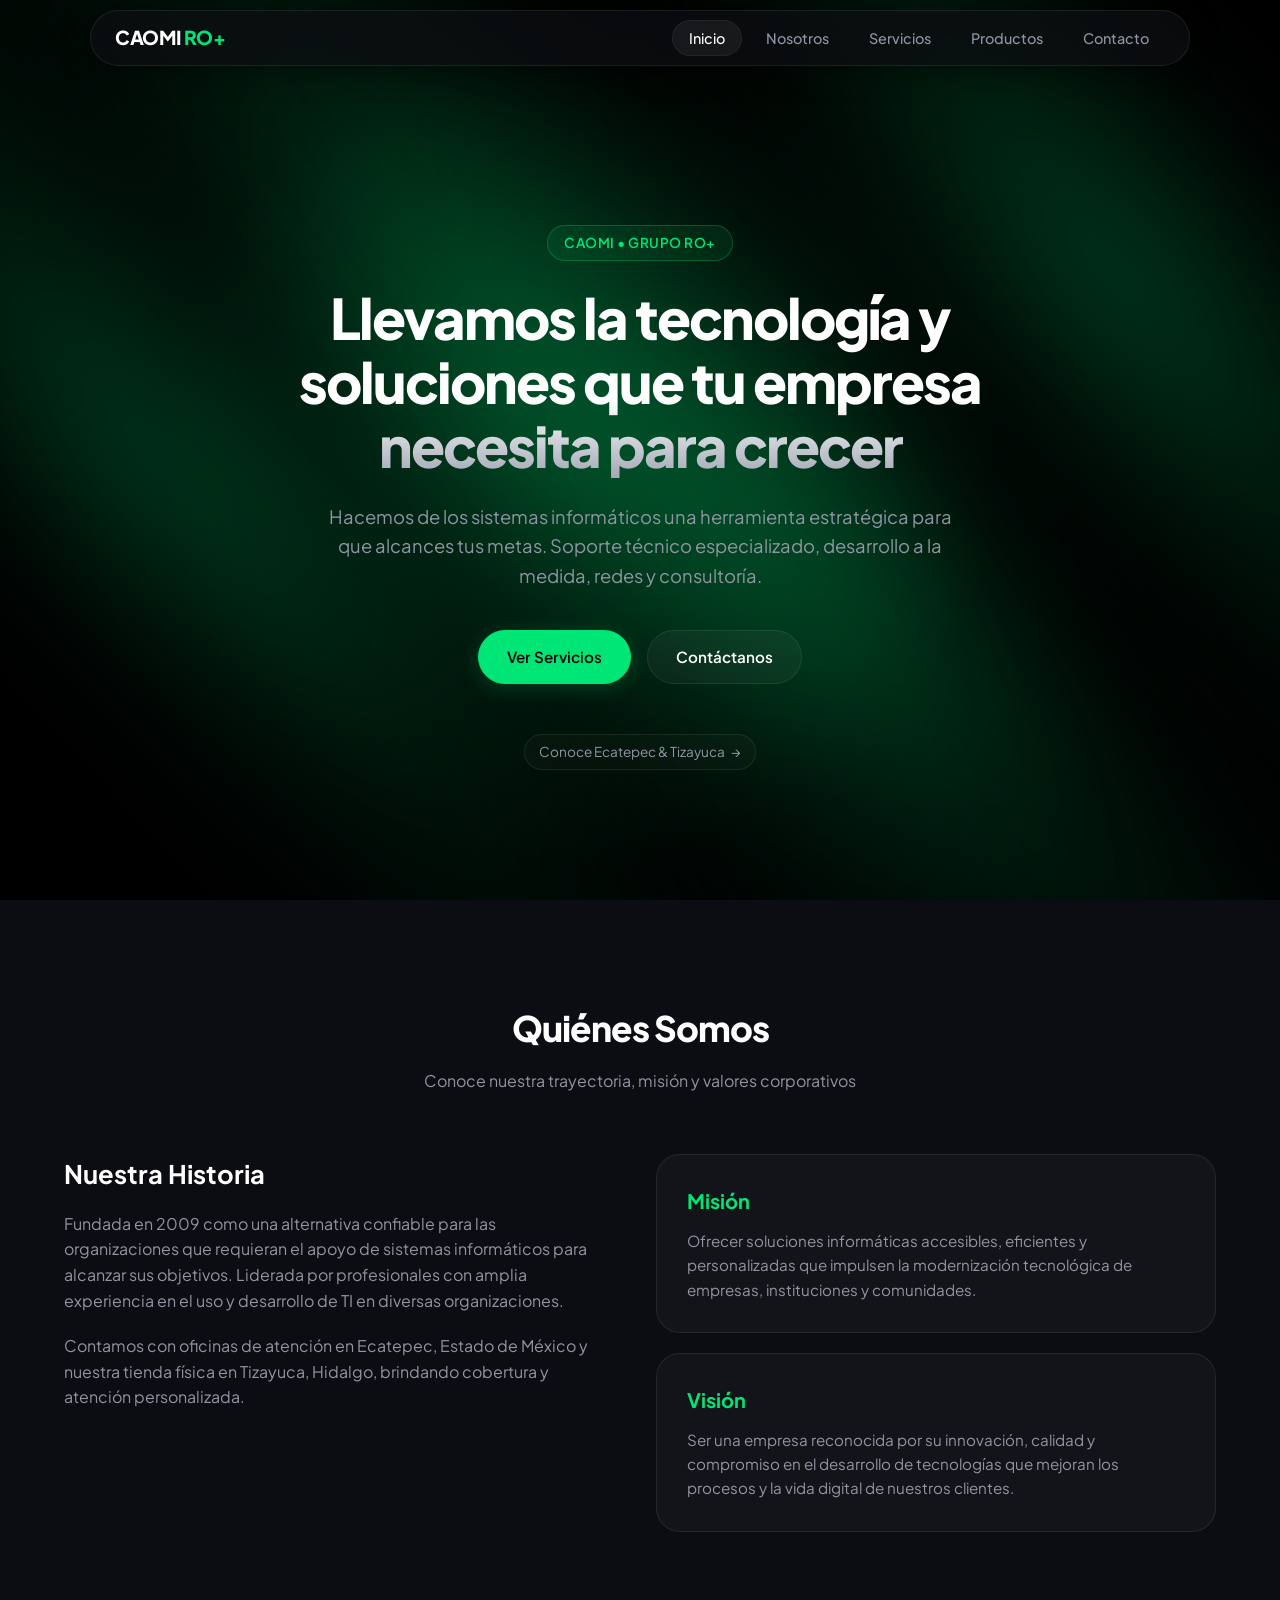
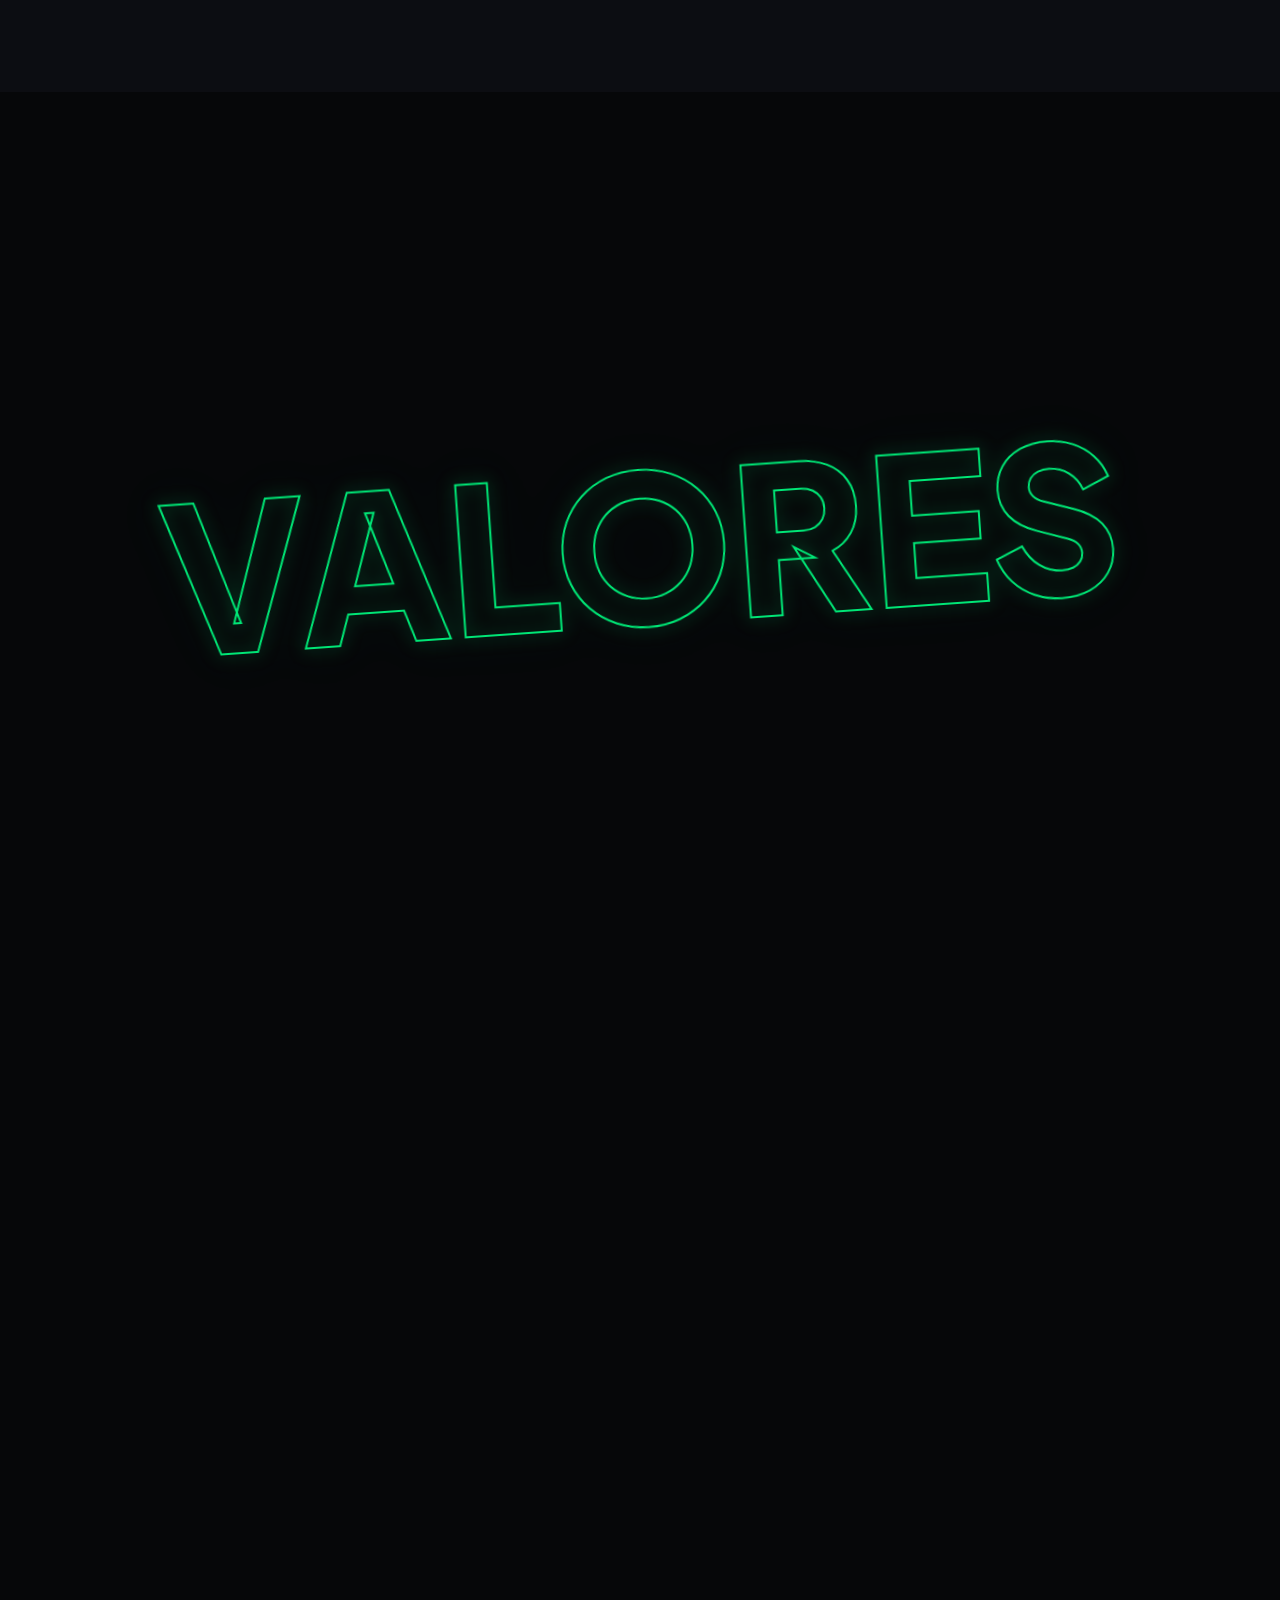
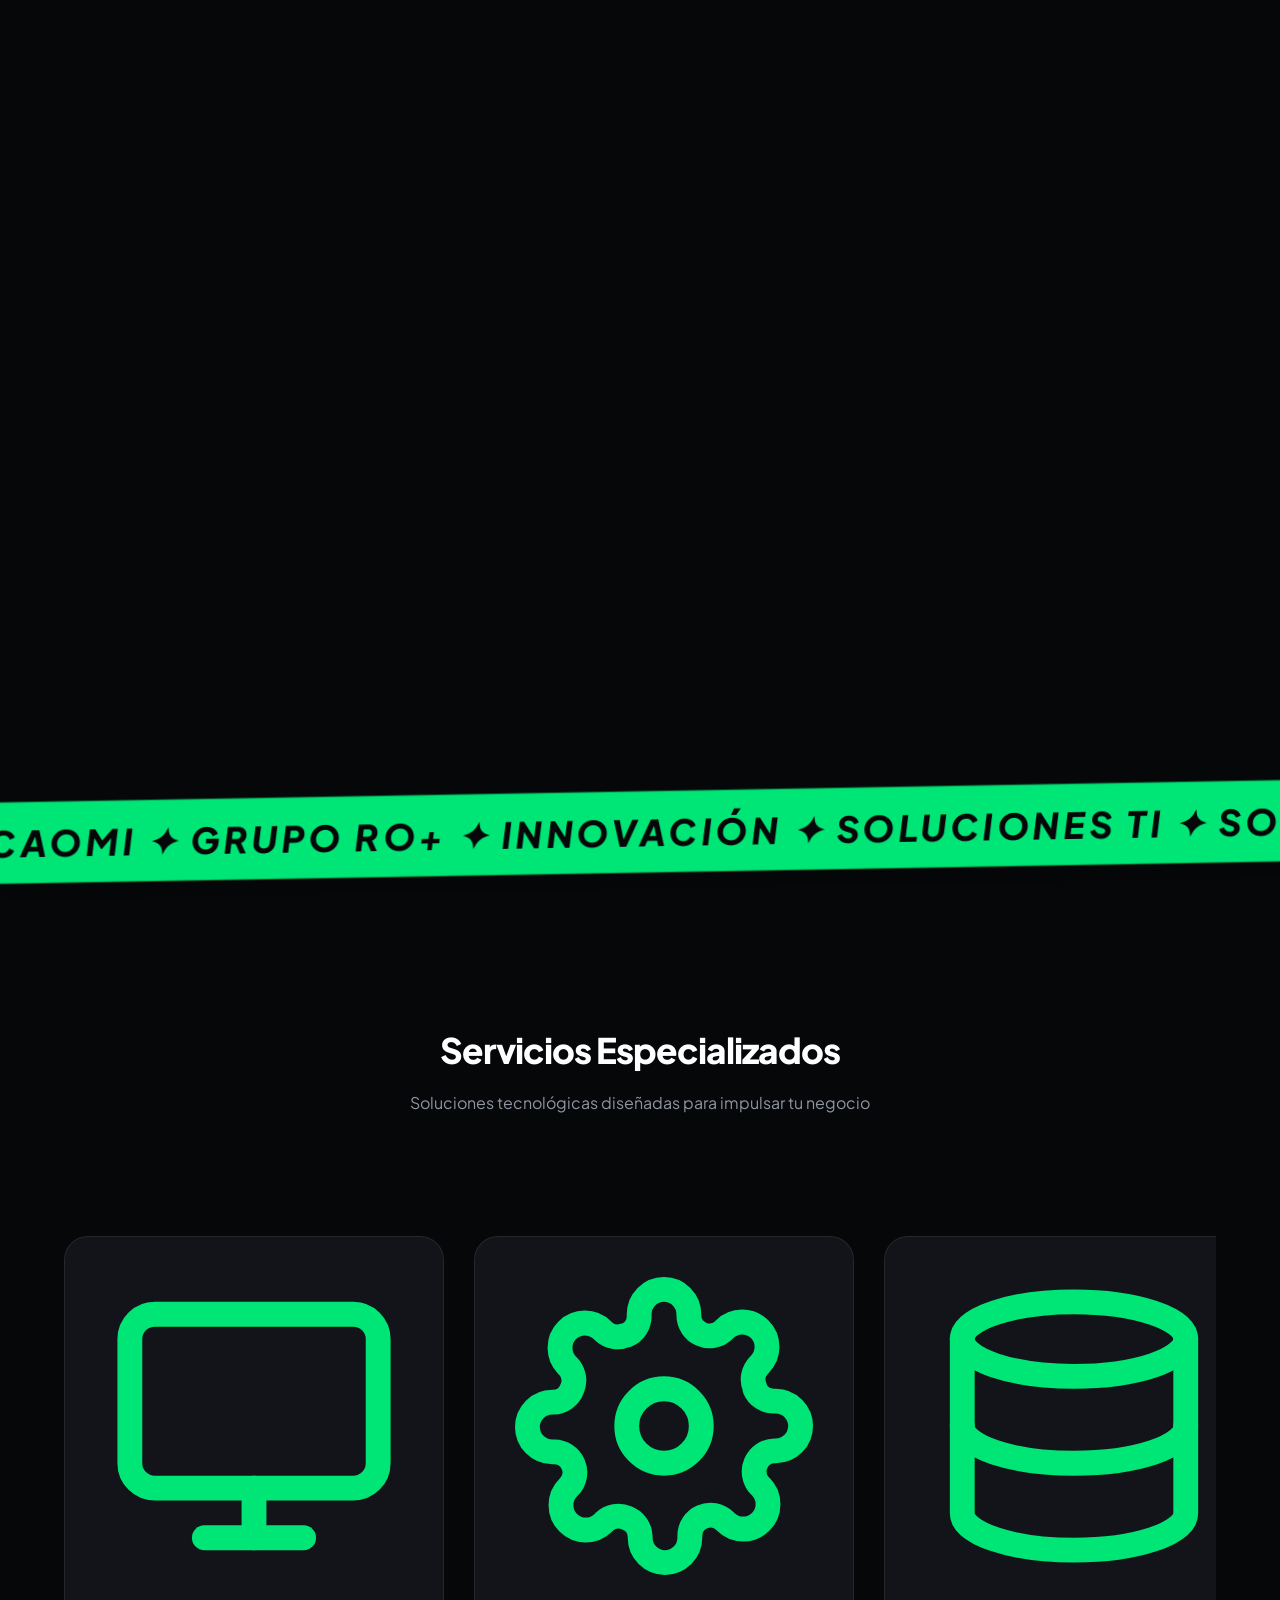
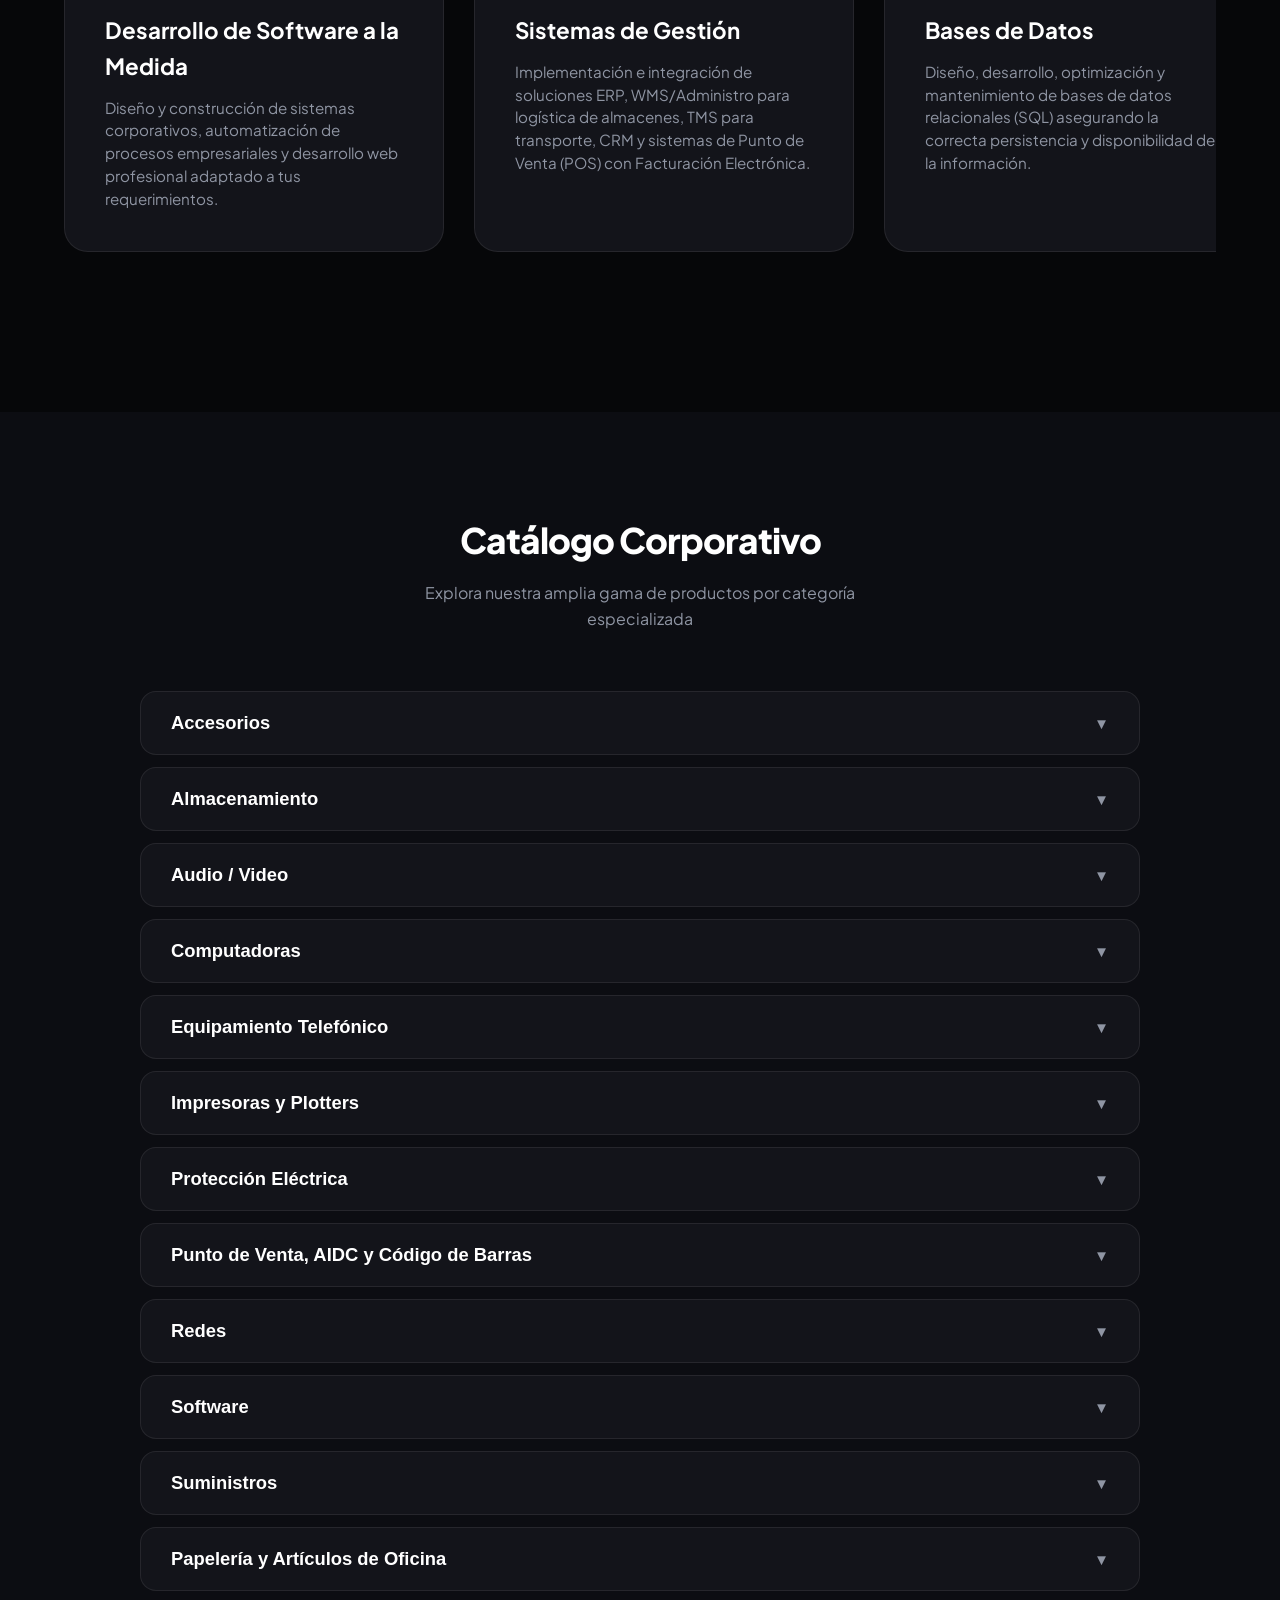
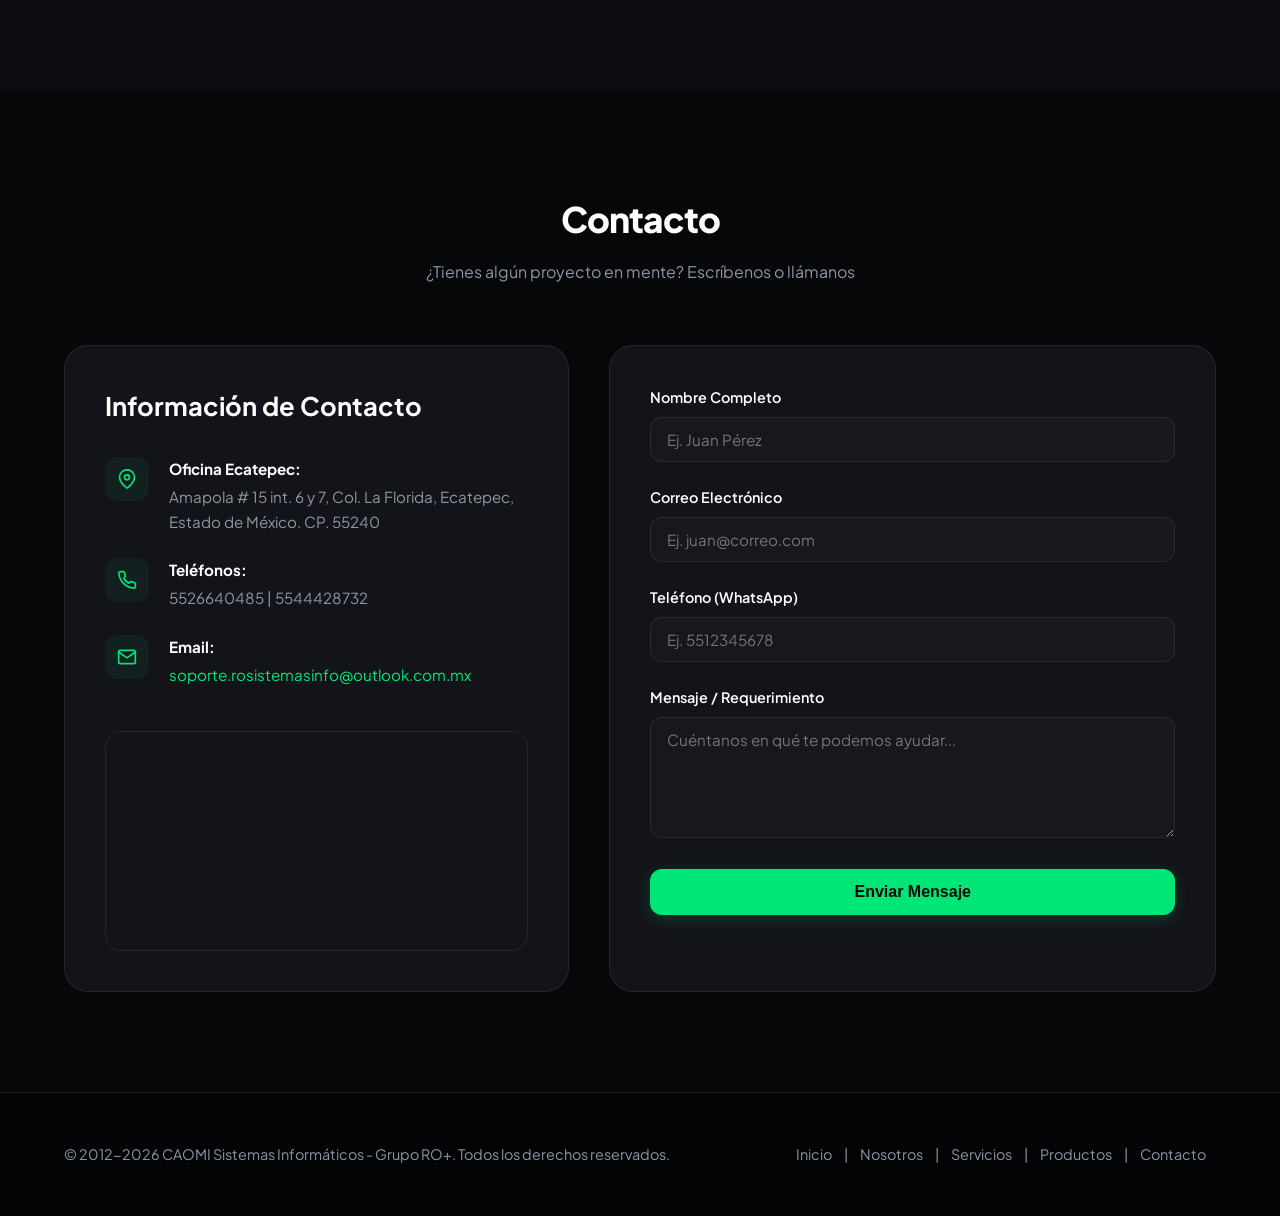
==== index.html @ 74294d59 "Initial commit - CAOMI & Grupo RO+ web portal and digital catalog" ====
<!DOCTYPE html>
<html lang="es-MX">
<head>
    <meta charset="UTF-8">
    <meta name="viewport" content="width=device-width, initial-scale=1.0">
    <meta name="description" content="Sitio web oficial de CAOMI Sistemas Informáticos y Grupo RO+. Soluciones en soporte técnico, desarrollo de software, bases de datos y redes.">
    <meta name="keywords" content="sistemas, soporte técnico, bases de datos, software a la medida, ERP, WMS, CRM, Tizayuca, Ecatepec">
    <title>CAOMI Sistemas Informáticos | Grupo RO+</title>
    <link rel="stylesheet" href="style.css">
</head>
<body>
    <!-- Encabezado / Navegación Sticky -->
    <header class="main-header">
        <div class="header-container">
            <div class="logo">
                <span class="logo-text">CAOMI<span class="logo-plus">RO+</span></span>
            </div>
            <nav class="nav-menu" id="navMenu">
                <ul>
                    <li><a href="#inicio">Inicio</a></li>
                    <li><a href="#nosotros">Nosotros</a></li>
                    <li><a href="#servicios">Servicios</a></li>
                    <li><a href="#productos">Productos</a></li>
                    <li><a href="#contacto">Contacto</a></li>
                </ul>
            </nav>
            <button class="menu-toggle" id="menuToggle" aria-label="Abrir menú">
                <span></span>
                <span></span>
                <span></span>
            </button>
        </div>
    </header>

    <main>
        <!-- Sección 1: Inicio -->
        <section id="inicio" class="hero-section">
            <!-- Raycast-inspired Animated Glow Background -->
            <div class="hero-glow-bg">
                <div class="glow-beam beam-1"></div>
                <div class="glow-beam beam-2"></div>
                <div class="glow-beam beam-3"></div>
                <div class="glow-beam beam-4"></div>
            </div>
            <div class="container hero-container-centered">
                <div class="hero-content">
                    <span class="badge-premium">CAOMI • Grupo RO+</span>
                    <h1>Llevamos la tecnología y soluciones que tu empresa necesita para crecer</h1>
                    <p class="subtitle">Hacemos de los sistemas informáticos una herramienta estratégica para que alcances tus metas. Soporte técnico especializado, desarrollo a la medida, redes y consultoría.</p>
                    <div class="hero-actions">
                        <a href="#servicios" class="btn btn-primary">Ver Servicios</a>
                        <a href="#contacto" class="btn btn-secondary">Contáctanos</a>
                    </div>
                    <div class="hero-footer-link">
                        <a href="#nosotros" class="meet-glaze">Conoce Ecatepec & Tizayuca <span class="arrow">→</span></a>
                    </div>
                </div>
            </div>
        </section>

        <!-- Sección 2: Nosotros -->
        <section id="nosotros" class="about-section section-padding bg-light">
            <div class="container">
                <div class="section-header">
                    <h2>Quiénes Somos</h2>
                    <p class="section-subtitle">Conoce nuestra trayectoria, misión y valores corporativos</p>
                </div>
                <div class="about-grid">
                    <div class="about-info">
                        <h3>Nuestra Historia</h3>
                        <p>Fundada en 2009 como una alternativa confiable para las organizaciones que requieran el apoyo de sistemas informáticos para alcanzar sus objetivos. Liderada por profesionales con amplia experiencia en el uso y desarrollo de TI en diversas organizaciones.</p>
                        <p>Contamos con oficinas de atención en Ecatepec, Estado de México y nuestra tienda física en Tizayuca, Hidalgo, brindando cobertura y atención personalizada.</p>
                    </div>
                    <div class="about-cards">
                        <div class="card mission-card">
                            <h4>Misión</h4>
                            <p>Ofrecer soluciones informáticas accesibles, eficientes y personalizadas que impulsen la modernización tecnológica de empresas, instituciones y comunidades.</p>
                        </div>
                        <div class="card vision-card">
                            <h4>Visión</h4>
                            <p>Ser una empresa reconocida por su innovación, calidad y compromiso en el desarrollo de tecnologías que mejoran los procesos y la vida digital de nuestros clientes.</p>
                        </div>
                    </div>
            </div>
        </section>

        <!-- Sección de Valores con Animación Scroll-Driven -->
        <section id="valores-scroll" class="valores-scroll-section">
            <div class="sticky-viewport">
                <!-- Texto de fondo que hará zoom (Curio style) -->
                <div class="valores-bg-text" id="valoresBgText">VALORES</div>
                
                <!-- Cuadros blancos con los nombres de los valores (placeholders de imágenes) -->
                <div class="valores-cards-container" id="valoresCardsContainer">
                    <div class="valor-card-white" tabindex="0">
                        <span class="valor-number">01</span>
                        <img src="img/innovacion.webp" alt="Innovación" class="valor-card-bg-img">
                        <div class="valor-card-front">
                            <h3>Innovación</h3>
                        </div>
                        <div class="valor-card-back">
                            <h3>Innovación</h3>
                            <p>Desarrollamos soluciones vanguardistas y eficientes para optimizar tus procesos.</p>
                        </div>
                    </div>
                    <div class="valor-card-white" tabindex="0">
                        <span class="valor-number">02</span>
                        <img src="img/compromiso.webp" alt="Compromiso" class="valor-card-bg-img">
                        <div class="valor-card-front">
                            <h3>Compromiso</h3>
                        </div>
                        <div class="valor-card-back">
                            <h3>Compromiso</h3>
                            <p>Garantizamos puntualidad, ética y excelencia técnica en cada proyecto informático.</p>
                        </div>
                    </div>
                    <div class="valor-card-white" tabindex="0">
                        <span class="valor-number">03</span>
                        <img src="img/calidad.webp" alt="Calidad" class="valor-card-bg-img">
                        <div class="valor-card-front">
                            <h3>Calidad</h3>
                        </div>
                        <div class="valor-card-back">
                            <h3>Calidad</h3>
                            <p>Ofrecemos el más alto estándar en soporte técnico, desarrollo de software e infraestructura.</p>
                        </div>
                    </div>
                    <div class="valor-card-white" tabindex="0">
                        <span class="valor-number">04</span>
                        <img src="img/accesibilidad.webp" alt="Accesibilidad" class="valor-card-bg-img">
                        <div class="valor-card-front">
                            <h3>Accesibilidad</h3>
                        </div>
                        <div class="valor-card-back">
                            <h3>Accesibilidad</h3>
                            <p>Diseñamos herramientas intuitivas y soluciones tecnológicas al alcance de todos.</p>
                        </div>
                    </div>
                    <div class="valor-card-white" tabindex="0">
                        <span class="valor-number">05</span>
                        <img src="img/trabajo_equipo.webp" alt="Trabajo en equipo" class="valor-card-bg-img">
                        <div class="valor-card-front">
                            <h3>Trabajo en equipo</h3>
                        </div>
                        <div class="valor-card-back">
                            <h3>Trabajo en equipo</h3>
                            <p>Colaboramos de forma estrecha y multidisciplinaria para multiplicar los resultados.</p>
                        </div>
                    </div>
                    <div class="valor-card-white" tabindex="0">
                        <span class="valor-number">06</span>
                        <img src="img/responsabilidad_social.webp" alt="Responsabilidad social" class="valor-card-bg-img">
                        <div class="valor-card-front">
                            <h3>Responsabilidad social</h3>
                        </div>
                        <div class="valor-card-back">
                            <h3>Responsabilidad social</h3>
                            <p>Promovemos una TI verde: consumo eficiente y reciclaje de residuos de hardware.</p>
                        </div>
                    </div>
                </div>
            </div>
        </section>

        <!-- Marquee Separator -->
        <div class="marquee-divider">
            <div class="marquee-track">
                <div class="marquee-content">
                    CAOMI ✦ GRUPO RO+ ✦ INNOVACIÓN ✦ SOLUCIONES TI ✦ SOPORTE TÉCNICO ✦ DESARROLLO WEB ✦ REDES ✦ CAOMI ✦ GRUPO RO+ ✦ INNOVACIÓN ✦ SOLUCIONES TI ✦ SOPORTE TÉCNICO ✦ DESARROLLO WEB ✦ REDES ✦&nbsp;
                </div>
                <div class="marquee-content" aria-hidden="true">
                    CAOMI ✦ GRUPO RO+ ✦ INNOVACIÓN ✦ SOLUCIONES TI ✦ SOPORTE TÉCNICO ✦ DESARROLLO WEB ✦ REDES ✦ CAOMI ✦ GRUPO RO+ ✦ INNOVACIÓN ✦ SOLUCIONES TI ✦ SOPORTE TÉCNICO ✦ DESARROLLO WEB ✦ REDES ✦&nbsp;
                </div>
            </div>
        </div>

        <!-- Sección 3: Servicios -->
        <section id="servicios" class="services-section section-padding">
            <div class="container">
                <div class="section-header">
                    <h2>Servicios Especializados</h2>
                    <p class="section-subtitle">Soluciones tecnológicas diseñadas para impulsar tu negocio</p>
                </div>
                <div class="services-carousel-wrapper">
                    <div class="services-grid" id="servicesGrid">
                        <div class="service-card" tabindex="0">
                            <div class="service-icon">
                                <svg viewBox="0 0 24 24" fill="none" stroke="currentColor" stroke-width="2" stroke-linecap="round" stroke-linejoin="round">
                                    <rect x="2" y="3" width="20" height="14" rx="2" ry="2"></rect>
                                    <line x1="8" y1="21" x2="16" y2="21"></line>
                                    <line x1="12" y1="17" x2="12" y2="21"></line>
                                </svg>
                            </div>
                            <h3>Desarrollo de Software a la Medida</h3>
                            <p>Diseño y construcción de sistemas corporativos, automatización de procesos empresariales y desarrollo web profesional adaptado a tus requerimientos.</p>
                        </div>
                        <div class="service-card" tabindex="0">
                            <div class="service-icon">
                                <svg viewBox="0 0 24 24" fill="none" stroke="currentColor" stroke-width="2" stroke-linecap="round" stroke-linejoin="round">
                                    <circle cx="12" cy="12" r="3"></circle>
                                    <path d="M19.4 15a1.65 1.65 0 0 0 .33 1.82l.06.06a2 2 0 1 1-2.83 2.83l-.06-.06a1.65 1.65 0 0 0-1.82-.33 1.65 1.65 0 0 0-1 1.51V21a2 2 0 0 1-4 0v-.09A1.65 1.65 0 0 0 9 19.4a1.65 1.65 0 0 0-1.82.33l-.06.06a2 2 0 1 1-2.83-2.83l.06-.06a1.65 1.65 0 0 0 .33-1.82 1.65 1.65 0 0 0-1.51-1H3a2 2 0 0 1 0-4h.09A1.65 1.65 0 0 0 4.6 9a1.65 1.65 0 0 0-.33-1.82l-.06-.06a2 2 0 1 1 2.83-2.83l.06.06a1.65 1.65 0 0 0 1.82.33H9a1.65 1.65 0 0 0 1-1.51V3a2 2 0 0 1 4 0v.09a1.65 1.65 0 0 0 1 1.51 1.65 1.65 0 0 0 1.82-.33l.06-.06a2 2 0 1 1 2.83 2.83l-.06.06a1.65 1.65 0 0 0-.33 1.82V9a1.65 1.65 0 0 0 1.51 1H21a2 2 0 0 1 0 4h-.09a1.65 1.65 0 0 0-1.51 1z"></path>
                                </svg>
                            </div>
                            <h3>Sistemas de Gestión</h3>
                            <p>Implementación e integración de soluciones ERP, WMS/Administro para logística de almacenes, TMS para transporte, CRM y sistemas de Punto de Venta (POS) con Facturación Electrónica.</p>
                        </div>
                        <div class="service-card" tabindex="0">
                            <div class="service-icon">
                                <svg viewBox="0 0 24 24" fill="none" stroke="currentColor" stroke-width="2" stroke-linecap="round" stroke-linejoin="round">
                                    <ellipse cx="12" cy="5" rx="9" ry="3"></ellipse>
                                    <path d="M3 5v14c0 1.66 4 3 9 3s9-1.34 9-3V5"></path>
                                    <path d="M3 12c0 1.66 4 3 9 3s9-1.34 9-3"></path>
                                </svg>
                            </div>
                            <h3>Bases de Datos</h3>
                            <p>Diseño, desarrollo, optimización y mantenimiento de bases de datos relacionales (SQL) asegurando la correcta persistencia y disponibilidad de la información.</p>
                        </div>
                        <div class="service-card" tabindex="0">
                            <div class="service-icon">
                                <svg viewBox="0 0 24 24" fill="none" stroke="currentColor" stroke-width="2" stroke-linecap="round" stroke-linejoin="round">
                                    <path d="M14.7 6.3a1 1 0 0 0 0 1.4l1.6 1.6a1 1 0 0 0 1.4 0l3.77-3.77a6 6 0 0 1-7.94 7.94l-6.91 6.91a2.12 2.12 0 0 1-3-3l6.91-6.91a6 6 0 0 1 7.94-7.94l-3.76 3.76z"></path>
                                </svg>
                            </div>
                            <h3>Soporte Técnico y Redes</h3>
                            <p>Asistencia especializada en infraestructura de TI, servidores, cableado estructurado, redes y conectividad para la continuidad operativa de tu empresa.</p>
                        </div>
                        <div class="service-card" tabindex="0">
                            <div class="service-icon">
                                <svg viewBox="0 0 24 24" fill="none" stroke="currentColor" stroke-width="2" stroke-linecap="round" stroke-linejoin="round">
                                    <circle cx="9" cy="21" r="1"></circle>
                                    <circle cx="20" cy="21" r="1"></circle>
                                    <path d="M1 1h4l2.68 13.39a2 2 0 0 0 2 1.61h9.72a2 2 0 0 0 2-1.61L23 6H6"></path>
                                </svg>
                            </div>
                            <h3>Equipos y Consumibles</h3>
                            <p>Venta y distribución de equipo de cómputo, servidores y consumibles informáticos garantizando tecnología de vanguardia mediante RO+ Informática.</p>
                        </div>
                    </div>
                </div>
            </div>
        </section>

        <!-- Sección 4: Catálogo de Productos -->
        <section id="productos" class="products-section section-padding bg-light">
            <div class="container">
                <div class="section-header">
                    <h2>Catálogo Corporativo</h2>
                    <p class="section-subtitle">Explora nuestra amplia gama de productos por categoría especializada</p>
                </div>
                
                <div class="catalog-accordion" id="catalogAccordion">
                    <!-- Categoría 1: Accesorios -->
                    <div class="accordion-item">
                        <button class="accordion-header" aria-expanded="false">
                            <span>Accesorios</span>
                            <span class="chevron-icon">▼</span>
                        </button>
                        <div class="accordion-content" style="--panel-color: #00e676;">
                            <div class="accordion-inner">
                                <div class="subcategory-grid">
                                    <div class="subcategory-col">
                                        <a href="#contacto">Almacenamiento</a>
                                        <a href="#contacto">Audio/Video/Música</a>
                                        <a href="#contacto">Cámaras</a>
                                        <a href="#contacto">Escáners</a>
                                        <a href="#contacto">De Escritorio</a>
                                    </div>
                                    <div class="subcategory-col">
                                        <a href="#contacto">Notebook/Tablet</a>
                                        <a href="#contacto">Proyectores</a>
                                        <a href="#contacto">Telefónicos</a>
                                        <a href="#contacto">Accesorios y Monitores</a>
                                        <a href="#contacto">Automatización Doméstica</a>
                                    </div>
                                    <div class="subcategory-col">
                                        <a href="#contacto">Controles Juegos PC</a>
                                        <a href="#contacto">Dispositivos de Switch</a>
                                        <a href="#contacto">Dispositivos Señaladores y Pizarras</a>
                                        <a href="#contacto">Mouses</a>
                                        <a href="#contacto">Teclados</a>
                                    </div>
                                </div>
                                <div class="category-image-container">
                                    <img src="img/cat_accesorios.png" alt="Accesorios y periféricos" class="category-image">
                                </div>
                            </div>
                        </div>
                    </div>

                    <!-- Categoría 2: Almacenamiento -->
                    <div class="accordion-item">
                        <button class="accordion-header" aria-expanded="false">
                            <span>Almacenamiento</span>
                            <span class="chevron-icon">▼</span>
                        </button>
                        <div class="accordion-content" style="--panel-color: #b388ff;">
                            <div class="accordion-inner">
                                <div class="subcategory-grid">
                                    <div class="subcategory-col">
                                        <a href="#contacto">Controladores de disco</a>
                                        <a href="#contacto">Sistemas NAS</a>
                                        <a href="#contacto">Discos de Estado Sólido (SSD)</a>
                                        <a href="#contacto">Sistemas SAN e Infraestructura</a>
                                    </div>
                                    <div class="subcategory-col">
                                        <a href="#contacto">Discos Duros</a>
                                        <a href="#contacto">Dispositivos de Respaldo</a>
                                        <a href="#contacto">Gabinetes para Disco</a>
                                        <a href="#contacto">Memorias Flash</a>
                                    </div>
                                    <div class="subcategory-col">
                                        <a href="#contacto">Red Unificada de Almacenamiento</a>
                                        <a href="#contacto">Media y Soportes</a>
                                        <a href="#contacto" class="btn-cta-sub">Ve nuestros Productos...</a>
                                    </div>
                                </div>
                                <div class="category-image-container">
                                    <img src="img/cat_almacenamiento.png" alt="Dispositivos de Almacenamiento" class="category-image">
                                </div>
                            </div>
                        </div>
                    </div>

                    <!-- Categoría 3: Audio / Video -->
                    <div class="accordion-item">
                        <button class="accordion-header" aria-expanded="false">
                            <span>Audio / Video</span>
                            <span class="chevron-icon">▼</span>
                        </button>
                        <div class="accordion-content" style="--panel-color: #ff1744;">
                            <div class="accordion-inner">
                                <div class="subcategory-grid">
                                    <div class="subcategory-col">
                                        <a href="#contacto">Audio</a>
                                        <a href="#contacto">Cámaras</a>
                                        <a href="#contacto">Sonido Profesional y Entretenimiento</a>
                                    </div>
                                    <div class="subcategory-col">
                                        <a href="#contacto">Teatro en Casa</a>
                                        <a href="#contacto">Video</a>
                                        <a href="#contacto" class="btn-cta-sub">Ve nuestros Productos...</a>
                                    </div>
                                </div>
                                <div class="category-image-container">
                                    <img src="img/cat_audiovideo.png" alt="Equipos de Audio y Video" class="category-image">
                                </div>
                            </div>
                        </div>
                    </div>

                    <!-- Categoría 4: Computadoras -->
                    <div class="accordion-item">
                        <button class="accordion-header" aria-expanded="false">
                            <span>Computadoras</span>
                            <span class="chevron-icon">▼</span>
                        </button>
                        <div class="accordion-content" style="--panel-color: #00e5ff;">
                            <div class="accordion-inner">
                                <div class="subcategory-grid">
                                    <div class="subcategory-col">
                                        <a href="#contacto">Computadoras de Escritorio</a>
                                        <a href="#contacto">Computadoras Portátiles</a>
                                        <a href="#contacto">Servidores para computadoras</a>
                                        <a href="#contacto">Tablets</a>
                                        <a href="#contacto">Tables-Notebooks 2 en 1</a>
                                        <a href="#contacto">Servidores RAS/Terminal/Device</a>
                                    </div>
                                    <div class="subcategory-col">
                                        <a href="#contacto">Thin Clients y terminales</a>
                                        <a href="#contacto">Workstations</a>
                                        <a href="#contacto">Gabinetes de Computadora y Montaje</a>
                                        <a href="#contacto">Memorias</a>
                                        <a href="#contacto">Procesadores</a>
                                        <a href="#contacto">Tarjetas de Sonido</a>
                                    </div>
                                    <div class="subcategory-col">
                                        <a href="#contacto">Tarjetas de Video y Captura</a>
                                        <a href="#contacto">Tarjetas Madre</a>
                                        <a href="#contacto">Accesorios y Monitores (Gaming)</a>
                                        <a href="#contacto">Consolas</a>
                                        <a href="#contacto">Videojuegos</a>
                                        <a href="#contacto">Computadoras (Gaming)</a>
                                        <a href="#contacto" class="btn-cta-sub">Ve nuestros Productos...</a>
                                    </div>
                                </div>
                                <div class="category-image-container">
                                    <img src="img/cat_computadoras.png" alt="Computadoras y Servidores" class="category-image">
                                </div>
                            </div>
                        </div>
                    </div>

                    <!-- Categoría 5: Equipamiento Telefónico -->
                    <div class="accordion-item">
                        <button class="accordion-header" aria-expanded="false">
                            <span>Equipamiento Telefónico</span>
                            <span class="chevron-icon">▼</span>
                        </button>
                        <div class="accordion-content" style="--panel-color: #c6ff00;">
                            <div class="accordion-inner">
                                <div class="subcategory-grid">
                                    <div class="subcategory-col">
                                        <a href="#contacto">Dispositivos de Comunicación Móvil</a>
                                        <a href="#contacto">Dispositivos de Consumo Telefónico</a>
                                    </div>
                                    <div class="subcategory-col">
                                        <a href="#contacto">Equipo de Conferencia en video, Audio y Web</a>
                                        <a href="#contacto">Sistemas telefónicos, teléfonos y componentes</a>
                                    </div>
                                    <div class="subcategory-col">
                                        <a href="#contacto" class="btn-cta-sub">Ve nuestros Productos...</a>
                                    </div>
                                </div>
                                <div class="category-image-container">
                                    <img src="img/cat_telefonia.png" alt="Equipos Telefónicos" class="category-image">
                                </div>
                            </div>
                        </div>
                    </div>

                    <!-- Categorías cerradas simples que enlazan a contacto -->
                    <!-- Categoría 6: Impresoras y Plotters -->
                    <div class="accordion-item">
                        <button class="accordion-header" aria-expanded="false">
                            <span>Impresoras y Plotters</span>
                            <span class="chevron-icon">▼</span>
                        </button>
                        <div class="accordion-content" style="--panel-color: #ff5252;">
                            <div class="accordion-inner">
                                <div class="subcategory-grid">
                                    <div class="subcategory-col">
                                        <a href="#contacto">Impresoras Casa / Oficina</a>
                                    </div>
                                    <div class="subcategory-col">
                                        <a href="#contacto">Multifuncionales</a>
                                    </div>
                                    <div class="subcategory-col">
                                        <a href="#contacto">Plotters</a>
                                    </div>
                                </div>
                                <div class="category-image-container">
                                    <img src="img/cat_impresoras.png" alt="Impresoras y Plotters" class="category-image">
                                </div>
                            </div>
                        </div>
                    </div>

                    <!-- Categoría 7: Protección Eléctrica -->
                    <div class="accordion-item">
                        <button class="accordion-header" aria-expanded="false">
                            <span>Protección Eléctrica</span>
                            <span class="chevron-icon">▼</span>
                        </button>
                        <div class="accordion-content" style="--panel-color: #ff4081;">
                            <div class="accordion-inner">
                                <div class="subcategory-grid">
                                    <div class="subcategory-col">
                                        <a href="#contacto">Equipamiento de Energía</a>
                                    </div>
                                    <div class="subcategory-col">
                                        <a href="#contacto">Equipamiento para Rack</a>
                                    </div>
                                    <div class="subcategory-col">
                                        <a href="#contacto">Fuentes de Poder</a>
                                    </div>
                                </div>
                                <div class="category-image-container">
                                    <img src="img/cat_proteccion.png" alt="Equipamiento de Protección Eléctrica" class="category-image">
                                </div>
                            </div>
                        </div>
                    </div>

                    <!-- Categoría 8: Punto de Venta, AIDC y Código de Barras -->
                    <div class="accordion-item">
                        <button class="accordion-header" aria-expanded="false">
                            <span>Punto de Venta, AIDC y Código de Barras</span>
                            <span class="chevron-icon">▼</span>
                        </button>
                        <div class="accordion-content" style="--panel-color: #7b1fa2;">
                            <div class="accordion-inner">
                                <div class="subcategory-grid">
                                    <div class="subcategory-col">
                                        <a href="#contacto">Accesorios AIDC Wireless</a>
                                        <a href="#contacto">Impresoras POS</a>
                                        <a href="#contacto">Accesorios Auto ID</a>
                                        <a href="#contacto">Infraestructura AIDC Wireless</a>
                                        <a href="#contacto">Accesorios POS Retail</a>
                                        <a href="#contacto">Lectores POS</a>
                                    </div>
                                    <div class="subcategory-col">
                                        <a href="#contacto">Accesorios Universales</a>
                                        <a href="#contacto">Lectores RFID</a>
                                        <a href="#contacto">AIDC/POS Software</a>
                                        <a href="#contacto">Periféricos POS</a>
                                        <a href="#contacto">Escáner de código de Barras Auto ID</a>
                                        <a href="#contacto">Suministros POS Retail y Auto ID</a>
                                    </div>
                                    <div class="subcategory-col">
                                        <a href="#contacto">Garantías, Pago de Contratos</a>
                                        <a href="#contacto">Terminales AIDC</a>
                                        <a href="#contacto">Impresoras Auto ID</a>
                                        <a href="#contacto" class="btn-cta-sub">Ve nuestros Productos...</a>
                                    </div>
                                </div>
                                <div class="category-image-container">
                                    <img src="img/cat_pos.png" alt="Punto de Venta y Código de Barras" class="category-image">
                                </div>
                            </div>
                        </div>
                    </div>

                    <!-- Categoría 9: Redes -->
                    <div class="accordion-item">
                        <button class="accordion-header" aria-expanded="false">
                            <span>Redes</span>
                            <span class="chevron-icon">▼</span>
                        </button>
                        <div class="accordion-content" style="--panel-color: #8bc34a;">
                            <div class="accordion-inner">
                                <div class="subcategory-grid">
                                    <div class="subcategory-col">
                                        <a href="#contacto">Redes Inalámbricas</a>
                                        <a href="#contacto">Routers y Componentes</a>
                                        <a href="#contacto">Seguridad de redes</a>
                                    </div>
                                    <div class="subcategory-col">
                                        <a href="#contacto">Switches y Hubs</a>
                                        <a href="#contacto">Tarjetas de Red</a>
                                        <a href="#contacto">Transceptores y Convertidores</a>
                                    </div>
                                    <div class="subcategory-col">
                                        <a href="#contacto" class="btn-cta-sub">Ve nuestros Productos...</a>
                                    </div>
                                </div>
                                <div class="category-image-container">
                                    <img src="img/cat_redes.png" alt="Equipos de Redes y Conectividad" class="category-image">
                                </div>
                            </div>
                        </div>
                    </div>

                    <!-- Categoría 10: Software -->
                    <div class="accordion-item">
                        <button class="accordion-header" aria-expanded="false">
                            <span>Software</span>
                            <span class="chevron-icon">▼</span>
                        </button>
                        <div class="accordion-content" style="--panel-color: #ffd54f;">
                            <div class="accordion-inner">
                                <div class="subcategory-grid">
                                    <div class="subcategory-col">
                                        <a href="#contacto">Software de Productividad Empresarial</a>
                                        <a href="#contacto">Software Imagen y Firma Digital</a>
                                        <a href="#contacto">Software Almacenamiento</a>
                                        <a href="#contacto">Software Productividad Office</a>
                                        <a href="#contacto">Software Gestionamiento IT</a>
                                    </div>
                                    <div class="subcategory-col">
                                        <a href="#contacto">Software Seguridad</a>
                                        <a href="#contacto">Software Virtualización</a>
                                        <a href="#contacto">Software Sistemas Operativos</a>
                                        <a href="#contacto">Software Desarrollo</a>
                                        <a href="#contacto">Software Soluciones de Negocio</a>
                                    </div>
                                    <div class="subcategory-col">
                                        <a href="#contacto">Software Entretenimiento</a>
                                        <a href="#contacto">Software Finanzas</a>
                                        <a href="#contacto">Software Gestiónde Datos</a>
                                        <a href="#contacto" class="btn-cta-sub">Ve nuestros Productos...</a>
                                    </div>
                                </div>
                                <div class="category-image-container">
                                    <img src="img/cat_software.png" alt="Licenciamiento de Software" class="category-image">
                                </div>
                            </div>
                        </div>
                    </div>

                    <!-- Categorías cerradas simples que enlazan a contacto -->
                    <!-- Categoría 11: Suministros -->
                    <div class="accordion-item">
                        <button class="accordion-header" aria-expanded="false">
                            <span>Suministros</span>
                            <span class="chevron-icon">▼</span>
                        </button>
                        <div class="accordion-content" style="--panel-color: #ff9800;">
                            <div class="accordion-inner">
                                <div class="subcategory-grid">
                                    <div class="subcategory-col">
                                        <a href="#contacto">Cartuchos de Limpieza</a>
                                    </div>
                                    <div class="subcategory-col">
                                        <a href="#contacto">Suministros de Impresión</a>
                                    </div>
                                    <div class="subcategory-col">
                                        <a href="#contacto">Suministros de Oficina</a>
                                        <a href="#contacto" class="btn-cta-sub">Ve nuestros Productos...</a>
                                    </div>
                                </div>
                                <div class="category-image-container">
                                    <img src="img/cat_suministros.png" alt="Suministros Informáticos y de Oficina" class="category-image">
                                </div>
                            </div>
                        </div>
                    </div>

                    <!-- Categoría 12: Papelería y Artículos de Oficina -->
                    <div class="accordion-item">
                        <button class="accordion-header" aria-expanded="false">
                            <span>Papelería y Artículos de Oficina</span>
                            <span class="chevron-icon">▼</span>
                        </button>
                        <div class="accordion-content" style="--panel-color: #7e57c2;">
                            <div class="accordion-inner">
                                <div class="subcategory-grid">
                                    <div class="subcategory-col">
                                        <a href="#contacto">Arte</a>
                                        <a href="#contacto">Manualidades</a>
                                        <a href="#contacto">Dibujo</a>
                                        <a href="#contacto">Muebles</a>
                                        <a href="#contacto">Papeles</a>
                                    </div>
                                    <div class="subcategory-col">
                                        <a href="#contacto">Contenedores</a>
                                        <a href="#contacto">Escritura</a>
                                        <a href="#contacto">Oficina</a>
                                        <a href="#contacto">Adhesivos</a>
                                        <a href="#contacto">Escolar</a>
                                    </div>
                                    <div class="subcategory-col">
                                        <a href="#contacto">Didácticos</a>
                                        <a href="#contacto">Cuadernos</a>
                                        <a href="#contacto">Impresos</a>
                                        <a href="#contacto">Archivo y empaque</a>
                                        <a href="#contacto" class="btn-cta-sub">Ve nuestros Productos...</a>
                                    </div>
                                </div>
                                <div class="category-image-container">
                                    <img src="img/cat_papeleria.png" alt="Papelería y Artículos de Oficina" class="category-image">
                                </div>
                            </div>
                        </div>
                    </div>
                </div>
            </div>
        </section>

        <!-- Sección 5: Contacto -->
        <section id="contacto" class="contact-section section-padding">
            <div class="container">
                <div class="section-header">
                    <h2>Contacto</h2>
                    <p class="section-subtitle">¿Tienes algún proyecto en mente? Escríbenos o llámanos</p>
                </div>
                <div class="contact-layout">
                    <div class="contact-info-panel">
                        <h3>Información de Contacto</h3>
                        <div class="info-item">
                            <span class="info-icon">
                                <svg viewBox="0 0 24 24" fill="none" stroke="currentColor" stroke-width="2" stroke-linecap="round" stroke-linejoin="round">
                                    <path d="M21 10c0 7-9 13-9 13s-9-6-9-13a9 9 0 0 1 18 0z"></path>
                                    <circle cx="12" cy="10" r="3"></circle>
                                </svg>
                            </span>
                            <p><strong>Oficina Ecatepec:</strong> Amapola # 15 int. 6 y 7, Col. La Florida, Ecatepec, Estado de México. CP. 55240</p>
                        </div>
                        <div class="info-item">
                            <span class="info-icon">
                                <svg viewBox="0 0 24 24" fill="none" stroke="currentColor" stroke-width="2" stroke-linecap="round" stroke-linejoin="round">
                                    <path d="M22 16.92v3a2 2 0 0 1-2.18 2 19.79 19.79 0 0 1-8.63-3.07 19.5 19.5 0 0 1-6-6 19.79 19.79 0 0 1-3.07-8.67A2 2 0 0 1 4.11 2h3a2 2 0 0 1 2 1.72 12.84 12.84 0 0 0 .7 2.81 2 2 0 0 1-.45 2.11L8.09 9.91a16 16 0 0 0 6 6l1.27-1.27a2 2 0 0 1 2.11-.45 12.84 12.84 0 0 0 2.81.7A2 2 0 0 1 22 16.92z"></path>
                                </svg>
                            </span>
                            <p><strong>Teléfonos:</strong> 5526640485 | 5544428732</p>
                        </div>
                        <div class="info-item">
                            <span class="info-icon">
                                <svg viewBox="0 0 24 24" fill="none" stroke="currentColor" stroke-width="2" stroke-linecap="round" stroke-linejoin="round">
                                    <path d="M4 4h16c1.1 0 2 .9 2 2v12c0 1.1-.9 2-2 2H4c-1.1 0-2-.9-2-2V6c0-1.1.9-2 2-2z"></path>
                                    <polyline points="22,6 12,13 2,6"></polyline>
                                </svg>
                            </span>
                            <p><strong>Email:</strong> <a href="mailto:soporte.rosistemasinfo@outlook.com.mx">soporte.rosistemasinfo@outlook.com.mx</a></p>
                        </div>
                        <div class="map-container">
                            <iframe src="https://maps.google.com/maps?q=Amapola%2015%2C%20La%20Florida%2C%20Ecatepec%2C%20Estado%20de%20M%C3%A9xico&t=&z=16&ie=UTF8&iwloc=&output=embed" width="100%" height="220" style="border:0;" allowfullscreen="" loading="lazy" referrerpolicy="no-referrer-when-downgrade"></iframe>
                        </div>
                    </div>
                    
                    <div class="contact-form-panel">
                        <!-- Formulario configurado con Netlify Forms y redirección de éxito -->
                        <form name="contacto" method="POST" data-netlify="true" action="confirmacion.html">
                            <div class="form-group">
                                <label for="nombre">Nombre Completo</label>
                                <input type="text" id="nombre" name="nombre" placeholder="Ej. Juan Pérez" required>
                            </div>
                            <div class="form-group">
                                <label for="email">Correo Electrónico</label>
                                <input type="email" id="email" name="email" placeholder="Ej. juan@correo.com" required>
                            </div>
                            <div class="form-group">
                                <label for="telefono">Teléfono (WhatsApp)</label>
                                <input type="tel" id="telefono" name="telefono" placeholder="Ej. 5512345678">
                            </div>
                            <div class="form-group">
                                <label for="mensaje">Mensaje / Requerimiento</label>
                                <textarea id="mensaje" name="mensaje" rows="5" placeholder="Cuéntanos en qué te podemos ayudar..." required></textarea>
                            </div>
                            <button type="submit" class="btn btn-submit">Enviar Mensaje</button>
                        </form>
                    </div>
                </div>
            </div>
        </section>
    </main>

    <!-- Pie de Página -->
    <footer class="main-footer">
        <div class="container footer-content">
            <p>&copy; 2012-2026 CAOMI Sistemas Informáticos - Grupo RO+. Todos los derechos reservados.</p>
            <div class="footer-links">
                <a href="#inicio">Inicio</a> | 
                <a href="#nosotros">Nosotros</a> | 
                <a href="#servicios">Servicios</a> | 
                <a href="#productos">Productos</a> | 
                <a href="#contacto">Contacto</a>
            </div>
        </div>
    </footer>

    <script src="main.js"></script>
</body>
</html>
---- style.css ----
/* ==========================================================================
   CAOMI & GRUPO RO+ - ESTILOS PREMIUM (Raycast & AirPods Inspired)
   Diseño de Alta Calidad: Dark Mode, Acentos Verde Neón, Animación de Fondo
   ========================================================================== */

/* Importar Tipografía Premium de Google Fonts */
@import url('https://fonts.googleapis.com/css2?family=Plus+Jakarta+Sans:wght@300;400;500;600;700;800&display=swap');

/* Variables y Tokens de Diseño */
:root {
    --bg-main: #060709;          /* Fondo oscuro profundo */
    --bg-section-alt: #0c0d12;  /* Fondo de sección alternado */
    --bg-card: #13141a;         /* Fondo de tarjetas (AirPods style) */
    --bg-card-hover: #1a1c24;   /* Fondo de tarjeta al pasar el cursor */
    
    --accent: #00e676;          /* Verde neón brillante (Apple inspired) */
    --accent-dark: #00b358;     /* Verde neón más oscuro para hover/gradientes */
    --accent-glow: rgba(0, 230, 118, 0.15);
    --accent-glow-strong: rgba(0, 230, 118, 0.35);
    
    --text-main: #ffffff;       /* Texto principal blanco */
    --text-muted: #8f95a3;      /* Texto secundario atenuado */
    --text-dark: #050608;       /* Texto oscuro para elementos sobre fondo verde */
    
    --border: rgba(255, 255, 255, 0.08); /* Borde sutil */
    --border-hover: rgba(255, 255, 255, 0.16);
    
    --header-height: 75px;
    --max-width: 1200px;
    --transition: all 0.3s cubic-bezier(0.25, 0.8, 0.25, 1);
}

/* Restablecimiento General */
* {
    box-sizing: border-box;
    margin: 0;
    padding: 0;
}

html {
    scroll-behavior: smooth;
    font-family: 'Plus Jakarta Sans', -apple-system, BlinkMacSystemFont, Arial, sans-serif;
    background-color: var(--bg-main);
    color: var(--text-main);
    line-height: 1.6;
    width: 100%;
    overflow-x: clip;
}

body {
    background-color: var(--bg-main);
    width: 100%;
    overflow-x: clip;
}

/* Contenedor General */
.container {
    width: 100%;
    max-width: var(--max-width);
    margin: 0 auto;
    padding: 0 24px;
}

.section-padding {
    padding: 100px 0;
}

.bg-light {
    background-color: var(--bg-section-alt);
}

/* ==========================================================================
   Header Flotante Estilo Raycast (Glassmorphic Pill)
   ========================================================================== */
.main-header {
    position: fixed;
    top: 0;
    left: 0;
    width: 100%;
    height: var(--header-height);
    display: flex;
    align-items: center;
    z-index: 1000;
    padding: 0 20px;
}

.header-container {
    display: flex;
    justify-content: space-between;
    align-items: center;
    width: 100%;
    max-width: 1100px;
    height: 56px;
    margin: 0 auto;
    padding: 0 24px;
    background-color: rgba(13, 14, 18, 0.75);
    border: 1px solid var(--border);
    border-radius: 100px;
    backdrop-filter: blur(12px);
    -webkit-backdrop-filter: blur(12px);
    transition: var(--transition);
    box-shadow: 0 4px 30px rgba(0, 0, 0, 0.4);
}

/* Efecto al hacer scroll: barra de navegación más compacta */
.main-header.scrolled .header-container {
    height: 50px;
    background-color: rgba(6, 7, 9, 0.85);
    border-color: rgba(255, 255, 255, 0.12);
    box-shadow: 0 8px 32px rgba(0, 0, 0, 0.6);
}

/* Logotipo */
.logo-text {
    font-weight: 800;
    font-size: 1.2rem;
    letter-spacing: -0.5px;
    color: var(--text-main);
}

.logo-plus {
    color: var(--accent);
    margin-left: 2px;
    font-weight: 900;
}

/* Enlaces del Menú */
.nav-menu ul {
    display: flex;
    list-style: none;
    gap: 8px;
}

.nav-menu a {
    text-decoration: none;
    color: var(--text-muted);
    font-size: 0.9rem;
    font-weight: 500;
    padding: 8px 16px;
    border-radius: 100px;
    transition: var(--transition);
}

.nav-menu a:hover,
.nav-menu a.active {
    color: var(--text-main);
    background-color: rgba(255, 255, 255, 0.06);
}

.nav-menu a.active {
    border: 1px solid rgba(255, 255, 255, 0.05);
}

/* Botón Hamburguesa Móvil */
.menu-toggle {
    display: none;
    flex-direction: column;
    justify-content: space-between;
    width: 20px;
    height: 14px;
    background: transparent;
    border: none;
    cursor: pointer;
    z-index: 1010;
}

.menu-toggle span {
    width: 100%;
    height: 2px;
    background-color: var(--text-main);
    border-radius: 10px;
    transition: var(--transition);
}

/* ==========================================================================
   Sección Hero con Fondo Animado (Raycast Style)
   ========================================================================== */
.hero-section {
    position: relative;
    min-height: 100vh;
    display: flex;
    align-items: center;
    justify-content: center;
    background-color: #000000;
    overflow: hidden;
    padding-top: calc(var(--header-height) + 20px);
}

/* Fondo con degradados de luz (Glow Background) */
.hero-glow-bg {
    position: absolute;
    top: 0;
    left: 0;
    width: 100%;
    height: 100%;
    pointer-events: none;
    z-index: 1;
}

/* Gran destello radial central animado (Más vivo) */
.hero-glow-bg::after {
    content: '';
    position: absolute;
    top: 50%;
    left: 50%;
    transform: translate(-55%, -50%);
    width: 90%;
    height: 90%;
    background: radial-gradient(circle, rgba(0, 230, 118, 0.12) 0%, transparent 60%);
    z-index: 2;
    animation: pulse-glow 8s infinite alternate ease-in-out;
}

@keyframes pulse-glow {
    0% {
        transform: translate(-55%, -50%) scale(0.85);
        opacity: 0.7;
    }
    100% {
        transform: translate(-50%, -48%) scale(1.15);
        opacity: 1.0;
    }
}

/* Haces de luz diagonales animados (Más vivos y amplios) */
.glow-beam {
    position: absolute;
    width: 180px; /* Ancho aumentado */
    height: 200%;
    background: linear-gradient(to bottom, 
        transparent 0%, 
        rgba(0, 230, 118, 0.1) 30%, 
        rgba(0, 230, 118, 0.28) 50%, 
        rgba(0, 230, 118, 0.1) 70%, 
        transparent 100%
    );
    filter: blur(80px); /* Desenfoque sutilmente mayor */
    transform: rotate(-40deg);
    transform-origin: center;
    pointer-events: none;
    z-index: 1;
}

.beam-1 {
    left: 5%;
    top: -50%;
    animation: glow-flow 12s infinite ease-in-out;
}

.beam-2 {
    left: 30%;
    top: -60%;
    animation: glow-flow 10s infinite ease-in-out 1s;
    width: 220px;
}

.beam-3 {
    left: 55%;
    top: -40%;
    animation: glow-flow 14s infinite ease-in-out 2s;
    width: 200px;
}

.beam-4 {
    left: 80%;
    top: -70%;
    animation: glow-flow 16s infinite ease-in-out 3s;
}

/* Animación de desplazamiento y brillo (Mayor recorrido) */
@keyframes glow-flow {
    0% {
        transform: translate(-180px, -180px) rotate(-40deg) scaleY(0.8);
        opacity: 0.3;
    }
    50% {
        transform: translate(180px, 180px) rotate(-40deg) scaleY(1.25);
        opacity: 1;
        filter: blur(95px);
    }
    100% {
        transform: translate(-180px, -180px) rotate(-40deg) scaleY(0.8);
        opacity: 0.3;
    }
}

/* Contenido del Hero */
.hero-container-centered {
    position: relative;
    z-index: 5;
    text-align: center;
    max-width: 800px;
}

.badge-premium {
    display: inline-block;
    padding: 6px 16px;
    background-color: rgba(0, 230, 118, 0.08);
    border: 1px solid rgba(0, 230, 118, 0.25);
    color: var(--accent);
    font-size: 0.85rem;
    font-weight: 600;
    border-radius: 100px;
    margin-bottom: 24px;
    letter-spacing: 0.5px;
    text-transform: uppercase;
}

.hero-content h1 {
    font-size: 3.5rem;
    font-weight: 800;
    line-height: 1.15;
    letter-spacing: -2px;
    margin-bottom: 24px;
    color: var(--text-main);
    background: linear-gradient(to bottom, #ffffff 60%, #a3a8b4 100%);
    -webkit-background-clip: text;
    -webkit-text-fill-color: transparent;
}

.hero-content .subtitle {
    font-size: 1.15rem;
    color: var(--text-muted);
    max-width: 650px;
    margin: 0 auto 40px;
    font-weight: 400;
}

.hero-actions {
    display: flex;
    justify-content: center;
    gap: 16px;
    margin-bottom: 50px;
}

/* Botones Premium */
.btn {
    display: inline-flex;
    align-items: center;
    justify-content: center;
    padding: 14px 28px;
    font-size: 0.95rem;
    font-weight: 600;
    text-decoration: none;
    border-radius: 100px;
    transition: var(--transition);
    cursor: pointer;
}

.btn-primary {
    background-color: var(--accent);
    color: var(--text-dark);
    border: 1px solid var(--accent);
    box-shadow: 0 4px 20px rgba(0, 230, 118, 0.2);
}

.btn-primary:hover {
    background-color: var(--text-main);
    border-color: var(--text-main);
    color: var(--text-dark);
    transform: translateY(-2px);
    box-shadow: 0 8px 25px rgba(255, 255, 255, 0.25);
}

.btn-secondary {
    background-color: rgba(255, 255, 255, 0.04);
    color: var(--text-main);
    border: 1px solid var(--border);
}

.btn-secondary:hover {
    background-color: rgba(255, 255, 255, 0.08);
    border-color: rgba(255, 255, 255, 0.2);
    transform: translateY(-2px);
}

.hero-footer-link {
    display: block;
}

.meet-glaze {
    display: inline-flex;
    align-items: center;
    gap: 6px;
    font-size: 0.85rem;
    color: var(--text-muted);
    text-decoration: none;
    border: 1px solid var(--border);
    padding: 6px 14px;
    border-radius: 100px;
    background-color: rgba(255, 255, 255, 0.02);
    transition: var(--transition);
}

.meet-glaze:hover {
    color: var(--accent);
    border-color: rgba(0, 230, 118, 0.3);
    background-color: rgba(0, 230, 118, 0.03);
}

.meet-glaze .arrow {
    transition: transform 0.2s;
}

.meet-glaze:hover .arrow {
    transform: translateX(3px);
}

/* ==========================================================================
   Encabezados de Sección
   ========================================================================== */
.section-header {
    text-align: center;
    margin-bottom: 60px;
}

.section-header h2 {
    font-size: 2.2rem;
    font-weight: 800;
    letter-spacing: -1px;
    margin-bottom: 12px;
}

.section-subtitle {
    color: var(--text-muted);
    font-size: 1rem;
    max-width: 500px;
    margin: 0 auto;
}

/* ==========================================================================
   Sección Nosotros
   ========================================================================== */
.about-grid {
    display: grid;
    grid-template-columns: 1fr 1fr;
    gap: 32px;
    align-items: start;
    margin-bottom: 60px;
}

.about-info {
    padding-right: 20px;
}

.about-info h3 {
    font-size: 1.6rem;
    font-weight: 700;
    margin-bottom: 16px;
}

.about-info p {
    color: var(--text-muted);
    margin-bottom: 20px;
}

.about-cards {
    display: flex;
    flex-direction: column;
    gap: 20px;
}

/* Estilo AirPods de Tarjetas */
.card {
    background-color: var(--bg-card);
    border: 1px solid var(--border);
    padding: 30px;
    border-radius: 24px;
    transition: transform 0.4s ease, border-color 0.4s ease, box-shadow 0.4s ease;
}

.card:hover {
    border-color: var(--accent) !important;
    box-shadow: 0 12px 35px rgba(0, 230, 118, 0.15) !important;
    transform: translateY(-4px);
}

.card h4 {
    font-size: 1.25rem;
    font-weight: 700;
    margin-bottom: 12px;
    color: var(--accent);
    transition: color 0.4s ease, text-shadow 0.4s ease;
}

.card:hover h4 {
    color: #ffffff !important;
    text-shadow: 0 0 8px var(--accent), 0 0 20px var(--accent) !important;
}

.card p {
    color: var(--text-muted);
    font-size: 0.95rem;
}

/* Asignación de animaciones de parpadeo de luz independientes */
.mission-card {
    animation: border-flicker 8s infinite ease-in-out;
}

.mission-card h4 {
    animation: neon-flicker 8s infinite ease-in-out;
}

.vision-card {
    animation: border-flicker 8s infinite ease-in-out;
    animation-delay: 3s;
}

.vision-card h4 {
    animation: neon-flicker 8s infinite ease-in-out;
    animation-delay: 3s;
}

/* Detener parpadeo en hover para fijar la luz sólida */
.card:hover,
.card:hover h4 {
    animation: none !important;
}

/* Animaciones de parpadeo de luz premium (Flicker) */
@keyframes neon-flicker {
    0%, 18%, 22%, 25%, 53%, 57%, 100% {
        text-shadow: 0 0 6px rgba(0, 230, 118, 0.4),
                     0 0 12px rgba(0, 230, 118, 0.2);
        color: var(--accent);
    }
    20%, 24%, 55% {
        text-shadow: none;
        color: rgba(0, 230, 118, 0.7);
    }
}

@keyframes border-flicker {
    0%, 18%, 22%, 25%, 53%, 57%, 100% {
        border-color: rgba(0, 230, 118, 0.25);
        box-shadow: 0 0 12px rgba(0, 230, 118, 0.05),
                    inset 0 0 12px rgba(0, 230, 118, 0.01);
    }
    20%, 24%, 55% {
        border-color: var(--border);
        box-shadow: none;
    }
}

/* ==========================================================================
   Sección de Valores - Animación Scroll-Driven
   ========================================================================== */
.valores-scroll-section {
    position: relative;
    height: 250vh; /* Altura extendida para dar espacio al scroll */
    background-color: var(--bg-main);
    z-index: 5;
}

.valores-scroll-section .sticky-viewport {
    position: sticky;
    top: 0;
    height: 100vh;
    width: 100%;
    display: flex;
    flex-direction: column;
    align-items: center;
    justify-content: center;
    overflow: hidden;
}

/* Texto Gigante de Fondo que hace Zoom (Neon Green Style) */
.valores-bg-text {
    position: absolute;
    font-size: 16vw; /* Tamaño responsivo masivo */
    font-weight: 900;
    letter-spacing: -1px;
    color: transparent; /* Fondo hueco estilo foco neon */
    -webkit-text-stroke: 2px var(--accent); /* Delineado verde neon del logo */
    text-transform: uppercase;
    transform: scale(1) rotate(-4deg); /* Ladeado sutil */
    opacity: 1;
    z-index: 1;
    pointer-events: none;
    transition: transform 0.1s ease-out, opacity 0.1s ease-out; /* Transiciones suaves en scroll */
    /* Resplandor neon */
    filter: drop-shadow(0 0 8px rgba(0, 230, 118, 0.5)) 
            drop-shadow(0 0 20px rgba(0, 230, 118, 0.2));
}

/* Contenedor de Tarjetas Blancas (Placeholders de Imágenes) */
.valores-cards-container {
    position: relative;
    width: 100%;
    max-width: 1000px;
    display: grid;
    grid-template-columns: repeat(3, 1fr);
    gap: 30px;
    z-index: 2;
    padding: 20px;
    pointer-events: auto;
    opacity: 0;
    transform: translateY(100px); /* Empieza desplazado hacia abajo y oculto */
    transition: opacity 0.4s ease-out, transform 0.4s ease-out;
}

/* Tarjeta Blanca (AirPods Pro Specifications Placeholder Style) */
/* Tarjeta Blanca (Flip card / Hover Overlay Style) */
.valor-card-white {
    background-color: var(--bg-card);
    color: var(--text-main);
    border: 1px solid var(--border);
    border-radius: 24px;
    height: 250px;
    position: relative;
    overflow: hidden;
    display: flex;
    flex-direction: column;
    justify-content: center;
    align-items: center;
    box-shadow: 0 15px 40px rgba(0, 0, 0, 0.4);
    transition: var(--transition);
    cursor: pointer;
    outline: none;
}

.valor-card-white:hover,
.valor-card-white:focus {
    transform: translateY(-8px) scale(1.02);
    border-color: rgba(255, 255, 255, 0.2);
    box-shadow: 0 20px 50px rgba(0, 230, 118, 0.1);
}

/* Imagen de fondo nítida pero oscurecida */
.valor-card-bg-img {
    position: absolute;
    top: 0;
    left: 0;
    width: 100%;
    height: 100%;
    object-fit: cover;
    filter: brightness(0.35) contrast(1.15); /* Nítido, sin blur, oscurecido para lectura */
    opacity: 0.55;
    z-index: 1;
    pointer-events: none;
    transition: var(--transition);
}

.valor-card-white:hover .valor-card-bg-img,
.valor-card-white:focus .valor-card-bg-img {
    transform: scale(1.1);
    opacity: 0.7;
    filter: brightness(0.4) contrast(1.2);
}

/* Número absoluto en esquina superior izquierda */
.valor-number {
    position: absolute;
    top: 20px;
    left: 24px;
    font-size: 1.25rem;
    font-weight: 800;
    color: rgba(255, 255, 255, 0.25);
    z-index: 3;
    pointer-events: none;
}

/* Frente de la tarjeta (Título centrado) */
.valor-card-front {
    position: relative;
    z-index: 2;
    display: flex;
    justify-content: center;
    align-items: center;
    width: 100%;
    height: 100%;
    padding: 30px;
    text-align: center;
}

.valor-card-front h3 {
    font-size: 1.4rem;
    font-weight: 800;
    color: var(--text-main);
    letter-spacing: -0.5px;
}

/* Reverso de la tarjeta (Descripción verde con letras negras) */
.valor-card-back {
    position: absolute;
    top: 0;
    left: 0;
    width: 100%;
    height: 100%;
    background-color: var(--accent); /* Fondo verde neón del logo */
    color: var(--text-dark); /* Letras negras */
    padding: 30px 24px;
    display: flex;
    flex-direction: column;
    justify-content: center;
    align-items: center;
    text-align: center;
    z-index: 4;
    transform: translateY(101%); /* Oculto inicialmente abajo */
    transition: transform 0.4s cubic-bezier(0.25, 0.8, 0.25, 1);
}

.valor-card-back h3 {
    font-size: 1.25rem;
    font-weight: 800;
    margin-bottom: 8px;
    color: var(--text-dark);
}

.valor-card-back p {
    font-size: 0.92rem;
    font-weight: 600;
    line-height: 1.4;
    color: var(--text-dark);
}

/* Revelar reverso al pasar el cursor o dar click (para móviles) */
.valor-card-white:hover .valor-card-back,
.valor-card-white:focus .valor-card-back,
.valor-card-white.active .valor-card-back {
    transform: translateY(0);
}

/* Responsividad para Móviles */
@media (max-width: 900px) {
    .valores-cards-container {
        grid-template-columns: repeat(2, 1fr);
        gap: 20px;
    }
}

@media (max-width: 768px) {
    .valores-scroll-section {
        height: auto; /* Desactivar scroll-driven en móviles para mejor usabilidad */
    }
    
    .valores-scroll-section .sticky-viewport {
        position: relative;
        height: auto;
        padding: 80px 20px;
    }
    
    .valores-bg-text {
        position: relative;
        font-size: 4rem;
        margin-bottom: 40px;
        opacity: 0.1;
    }
    
    .valores-cards-container {
        opacity: 1 !important;
        transform: none !important;
        grid-template-columns: 1fr;
        gap: 20px;
    }
    
    .valor-card-white {
        width: 100%;
        height: 200px;
        padding: 24px;
    }
}

/* ==========================================================================
   Marquee Separator (Cinta Rotativa Infinita)
   ========================================================================== */
.marquee-divider {
    background-color: var(--accent);
    color: var(--bg-main);
    overflow: hidden;
    white-space: nowrap;
    display: flex;
    align-items: center;
    height: 80px;
    border-top: 1px solid rgba(0, 0, 0, 0.2);
    border-bottom: 1px solid rgba(0, 0, 0, 0.2);
    transform: rotate(-1deg) scale(1.02); /* Inclinación de estilo premium */
    z-index: 10;
    position: relative;
    margin: 50px 0;
    box-shadow: 0 10px 30px rgba(0, 0, 0, 0.4);
    pointer-events: none;
}

.marquee-track {
    display: flex;
    width: max-content;
}

.marquee-content {
    display: flex;
    align-items: center;
    white-space: nowrap;
    font-size: 2.2rem;
    font-weight: 900;
    font-style: italic; /* Letras cursivas/inclinadas de alto impacto */
    letter-spacing: 4px;
    text-transform: uppercase;
    animation: marquee-scroll 30s linear infinite;
    padding-right: 10px;
}

@keyframes marquee-scroll {
    0% {
        transform: translateX(0);
    }
    100% {
        transform: translateX(-50%);
    }
}

/* ==========================================================================
   Sección Servicios (Carrusel Interactivo Estilo Premium - Constante)
   ========================================================================== */
.services-carousel-wrapper {
    width: 100%;
    overflow: hidden;
    position: relative;
    padding: 40px 0;
}

.services-grid {
    display: flex;
    gap: 30px;
    width: max-content;
    padding: 20px 0;
    /* Animación constante y uniforme de desplazamiento */
    animation: services-marquee 35s linear infinite;
}

/* Detener en hover sobre el carrusel */
.services-carousel-wrapper:hover .services-grid {
    animation-play-state: paused;
}

/* Detener por clase activa de interacción (clic / foco) */
.services-grid.paused {
    animation-play-state: paused !important;
}

.service-card {
    background-color: var(--bg-card);
    border: 1px solid var(--border);
    padding: 40px;
    border-radius: 24px;
    width: 380px; /* Ancho de tarjeta fijo para el carrusel */
    flex-shrink: 0;
    display: flex;
    flex-direction: column;
    transition: transform 0.4s cubic-bezier(0.25, 1, 0.5, 1),
                border-color 0.4s ease,
                box-shadow 0.4s ease;
    cursor: pointer;
    outline: none;
    user-select: none;
}

/* Efecto hover/focus individual */
.service-card:hover,
.service-card:focus {
    transform: scale(1.04);
    border-color: var(--border-hover);
}

/* Tarjeta seleccionada (ampliación mayor con animación suave) */
.service-card.selected {
    transform: scale(1.1) !important;
    border-color: var(--accent) !important;
    box-shadow: 0 15px 45px rgba(0, 230, 118, 0.2) !important;
    z-index: 10;
}

.service-icon {
    font-size: 2.2rem;
    margin-bottom: 24px;
    color: var(--accent);
}

.service-card h3 {
    font-size: 1.4rem;
    font-weight: 700;
    margin-bottom: 12px;
}

.service-card p {
    color: var(--text-muted);
    font-size: 0.95rem;
    line-height: 1.5;
}

/* Animación Marquee con variable responsiva de desplazamiento */
@keyframes services-marquee {
    0% {
        transform: translateX(0);
    }
    100% {
        transform: translateX(var(--scroll-width, -2050px));
    }
}

@media (max-width: 768px) {
    .service-card {
        width: 290px;
        padding: 30px 24px;
    }
    
    .services-carousel-wrapper {
        padding: 20px 0;
    }
}

/* ==========================================================================
   Sección Catálogo (Acordeón de Categorías Estilo Premium)
   ========================================================================== */
.catalog-accordion {
    max-width: 1000px;
    margin: 40px auto 0;
    display: flex;
    flex-direction: column;
    gap: 12px;
}

.accordion-item {
    border: 1px solid var(--border);
    border-radius: 16px;
    background-color: var(--bg-card);
    overflow: hidden;
    transition: var(--transition);
}

.accordion-header {
    width: 100%;
    display: flex;
    justify-content: space-between;
    align-items: center;
    padding: 20px 30px;
    background: transparent;
    border: none;
    font-size: 1.15rem;
    font-weight: 700;
    color: var(--text-main);
    text-align: left;
    cursor: pointer;
    transition: var(--transition);
    outline: none;
    text-decoration: none;
}

.accordion-header:hover {
    background-color: rgba(255, 255, 255, 0.02);
    color: var(--accent);
}

.accordion-header.direct-link:hover {
    color: var(--accent);
}

.chevron-icon, .action-arrow {
    font-size: 0.95rem;
    color: var(--text-muted);
    transition: transform 0.3s ease, color 0.3s ease;
}

.accordion-header.direct-link:hover .action-arrow {
    transform: translateX(6px);
    color: var(--accent);
}

.accordion-item.active {
    border-color: rgba(255, 255, 255, 0.15);
}

.accordion-item.active {
    border-color: rgba(0, 230, 118, 0.4);
    box-shadow: 0 4px 20px rgba(0, 230, 118, 0.05);
}

.accordion-item.active .accordion-header {
    color: var(--accent);
    border-bottom: 1px solid var(--border);
}

.accordion-item.active .chevron-icon {
    transform: rotate(180deg);
    color: var(--accent);
}

/* El contenido se expande en JS manipulando el height */
.accordion-content {
    height: 0;
    overflow: hidden;
    transition: height 0.4s cubic-bezier(0.25, 1, 0.5, 1);
    background-color: var(--panel-color);
}

.accordion-inner {
    padding: 35px 30px;
    display: flex;
    justify-content: space-between;
    align-items: center;
    gap: 30px;
}

.subcategory-grid {
    display: grid;
    grid-template-columns: repeat(3, 1fr);
    gap: 15px 25px;
    flex-grow: 1;
}

.subcategory-col {
    display: flex;
    flex-direction: column;
    gap: 10px;
}

.subcategory-col a {
    font-size: 0.92rem;
    font-weight: 700;
    text-decoration: none;
    transition: var(--transition);
    display: inline-block;
}

.subcategory-col a.btn-cta-sub {
    font-weight: 800;
    text-decoration: underline;
    margin-top: 5px;
}

.category-image-container {
    width: 250px;
    flex-shrink: 0;
    display: flex;
    align-items: center;
    justify-content: center;
}

.category-image {
    max-width: 100%;
    max-height: 160px;
    object-fit: contain;
    filter: drop-shadow(0 10px 18px rgba(0, 0, 0, 0.25));
    transition: transform 0.4s ease;
}

.accordion-item.active:hover .category-image {
    transform: scale(1.06);
}

/* ==========================================================================
   Contraste de Colores de Texto en Acordeón (WCAG Legibilidad)
   ========================================================================== */

/* 1. Categorías con fondos claros (Letras oscuras #050608) */
.accordion-content[style*="#00e676"], /* Accesorios */
.accordion-content[style*="#00e5ff"], /* Computadoras */
.accordion-content[style*="#c6ff00"], /* Telefónico */
.accordion-content[style*="#ffd54f"], /* Software */
.accordion-content[style*="#8bc34a"]  /* Redes */ {
    color: #050608;
}

.accordion-content[style*="#00e676"] .subcategory-col a,
.accordion-content[style*="#00e5ff"] .subcategory-col a,
.accordion-content[style*="#c6ff00"] .subcategory-col a,
.accordion-content[style*="#ffd54f"] .subcategory-col a,
.accordion-content[style*="#8bc34a"] .subcategory-col a {
    color: rgba(5, 6, 8, 0.75);
}

.accordion-content[style*="#00e676"] .subcategory-col a:hover,
.accordion-content[style*="#00e5ff"] .subcategory-col a:hover,
.accordion-content[style*="#c6ff00"] .subcategory-col a:hover,
.accordion-content[style*="#ffd54f"] .subcategory-col a:hover,
.accordion-content[style*="#8bc34a"] .subcategory-col a:hover,
.accordion-content[style*="#00e676"] .subcategory-col a.btn-cta-sub,
.accordion-content[style*="#00e5ff"] .subcategory-col a.btn-cta-sub,
.accordion-content[style*="#c6ff00"] .subcategory-col a.btn-cta-sub,
.accordion-content[style*="#ffd54f"] .subcategory-col a.btn-cta-sub,
.accordion-content[style*="#8bc34a"] .subcategory-col a.btn-cta-sub {
    color: #050608;
    transform: translateX(4px);
}

/* 2. Categorías con fondos oscuros/vibrantes (Letras blancas #ffffff) */
.accordion-content[style*="#b388ff"], /* Almacenamiento */
.accordion-content[style*="#ff1744"], /* Audio/Video */
.accordion-content[style*="#ff5252"], /* Impresoras */
.accordion-content[style*="#ff4081"], /* Protección */
.accordion-content[style*="#7b1fa2"], /* Punto de Venta */
.accordion-content[style*="#ff9800"], /* Suministros */
.accordion-content[style*="#7e57c2"]  /* Papelería */ {
    color: #ffffff;
}

.accordion-content[style*="#b388ff"] .subcategory-col a,
.accordion-content[style*="#ff1744"] .subcategory-col a,
.accordion-content[style*="#ff5252"] .subcategory-col a,
.accordion-content[style*="#ff4081"] .subcategory-col a,
.accordion-content[style*="#7b1fa2"] .subcategory-col a,
.accordion-content[style*="#ff9800"] .subcategory-col a,
.accordion-content[style*="#7e57c2"] .subcategory-col a {
    color: rgba(255, 255, 255, 0.85);
}

.accordion-content[style*="#b388ff"] .subcategory-col a:hover,
.accordion-content[style*="#ff1744"] .subcategory-col a:hover,
.accordion-content[style*="#ff5252"] .subcategory-col a:hover,
.accordion-content[style*="#ff4081"] .subcategory-col a:hover,
.accordion-content[style*="#7b1fa2"] .subcategory-col a:hover,
.accordion-content[style*="#ff9800"] .subcategory-col a:hover,
.accordion-content[style*="#7e57c2"] .subcategory-col a:hover,
.accordion-content[style*="#b388ff"] .subcategory-col a.btn-cta-sub,
.accordion-content[style*="#ff1744"] .subcategory-col a.btn-cta-sub,
.accordion-content[style*="#ff5252"] .subcategory-col a.btn-cta-sub,
.accordion-content[style*="#ff4081"] .subcategory-col a.btn-cta-sub,
.accordion-content[style*="#7b1fa2"] .subcategory-col a.btn-cta-sub,
.accordion-content[style*="#ff9800"] .subcategory-col a.btn-cta-sub,
.accordion-content[style*="#7e57c2"] .subcategory-col a.btn-cta-sub {
    color: #ffffff;
    transform: translateX(4px);
}

@media (max-width: 900px) {
    .accordion-inner {
        flex-direction: column-reverse;
        align-items: stretch;
        gap: 24px;
    }
    
    .category-image-container {
        width: 100%;
        margin-bottom: 10px;
    }
    
    .category-image {
        max-height: 140px;
    }
}

@media (max-width: 600px) {
    .subcategory-grid {
        grid-template-columns: 1fr;
        gap: 15px;
    }
}

/* ==========================================================================
   Sección Contacto (Forms + Info)
   ========================================================================== */
.contact-layout {
    display: grid;
    grid-template-columns: 1fr 1.2fr;
    gap: 40px;
    align-items: stretch;
}

.contact-info-panel {
    background-color: var(--bg-card);
    border: 1px solid var(--border);
    padding: 40px;
    border-radius: 24px;
    display: flex;
    flex-direction: column;
    justify-content: space-between;
}

.contact-info-panel h3 {
    font-size: 1.6rem;
    font-weight: 700;
    margin-bottom: 30px;
}

.info-item {
    display: flex;
    gap: 20px;
    align-items: flex-start;
    margin-bottom: 24px;
}

.info-icon {
    width: 44px;
    height: 44px;
    flex-shrink: 0;
    background-color: rgba(0, 230, 118, 0.06);
    border-radius: 12px;
    display: flex;
    align-items: center;
    justify-content: center;
}

.info-icon svg {
    width: 20px;
    height: 20px;
    stroke: var(--accent);
    stroke-width: 2;
}

.info-item p {
    font-size: 0.95rem;
    color: var(--text-muted);
}

.info-item strong {
    display: block;
    color: var(--text-main);
    margin-bottom: 4px;
}

.info-item a {
    color: var(--accent);
    text-decoration: none;
}

.map-container {
    width: 100%;
    height: 220px;
    margin-top: 20px;
    border-radius: 16px;
    overflow: hidden;
    border: 1px solid var(--border);
    transition: border-color 0.4s ease, box-shadow 0.4s ease;
}

.map-container:hover {
    border-color: rgba(0, 230, 118, 0.3);
    box-shadow: 0 8px 25px rgba(0, 230, 118, 0.08);
}

.map-container iframe {
    display: block;
    width: 100%;
    height: 100%;
}

/* Panel de Formulario */
.contact-form-panel {
    background-color: var(--bg-card);
    border: 1px solid var(--border);
    padding: 40px;
    border-radius: 24px;
}

.form-group {
    margin-bottom: 24px;
}

.form-group label {
    display: block;
    font-weight: 600;
    font-size: 0.9rem;
    margin-bottom: 8px;
    color: var(--text-main);
}

.form-group input,
.form-group textarea {
    width: 100%;
    padding: 12px 16px;
    background-color: rgba(255, 255, 255, 0.02);
    border: 1px solid var(--border);
    border-radius: 12px;
    font-family: inherit;
    font-size: 0.95rem;
    color: var(--text-main);
    transition: var(--transition);
}

.form-group input:focus,
.form-group textarea:focus {
    outline: none;
    border-color: var(--accent);
    background-color: rgba(255, 255, 255, 0.04);
    box-shadow: 0 0 15px rgba(0, 230, 118, 0.1);
}

.btn-submit {
    width: 100%;
    background-color: var(--accent);
    color: var(--text-dark);
    border: none;
    padding: 14px;
    font-size: 1rem;
    font-weight: 700;
    border-radius: 12px;
    box-shadow: 0 4px 15px rgba(0, 230, 118, 0.2);
}

.btn-submit:hover {
    background-color: var(--text-main);
    color: var(--text-dark);
    transform: translateY(-2px);
    box-shadow: 0 8px 25px rgba(255, 255, 255, 0.2);
}

/* ==========================================================================
   Pie de Página (Footer)
   ========================================================================== */
.main-footer {
    background-color: #030406;
    color: var(--text-muted);
    padding: 50px 0;
    border-top: 1px solid var(--border);
    font-size: 0.9rem;
}

.footer-content {
    display: flex;
    justify-content: space-between;
    align-items: center;
    flex-wrap: wrap;
    gap: 24px;
}

.footer-links a {
    color: var(--text-muted);
    text-decoration: none;
    margin: 0 10px;
    transition: var(--transition);
}

.footer-links a:hover {
    color: var(--accent);
}

/* ==========================================================================
   Ajustes y Responsividad
   ========================================================================== */
@media (max-width: 900px) {
    .contact-layout {
        grid-template-columns: 1fr;
    }
}

@media (max-width: 768px) {
    .menu-toggle {
        display: flex;
    }

    .main-header {
        padding: 0 15px;
    }

    .header-container {
        border-radius: 20px;
        padding: 0 20px;
    }

    .nav-menu {
        position: fixed;
        top: 80px;
        left: 20px;
        right: 20px;
        background-color: rgba(13, 14, 18, 0.96);
        border: 1px solid var(--border);
        border-radius: 20px;
        backdrop-filter: blur(20px);
        -webkit-backdrop-filter: blur(20px);
        padding: 30px;
        transform: translateY(-20px);
        opacity: 0;
        pointer-events: none;
        transition: var(--transition);
        box-shadow: 0 20px 40px rgba(0, 0, 0, 0.7);
    }

    .nav-menu.active {
        transform: translateY(0);
        opacity: 1;
        pointer-events: all;
    }

    .nav-menu ul {
        flex-direction: column;
        gap: 16px;
        align-items: center;
    }

    .nav-menu a {
        font-size: 1.1rem;
        display: block;
        width: 100%;
        text-align: center;
        padding: 10px 0;
    }

    .hero-content h1 {
        font-size: 2.5rem;
    }

    .hero-content .subtitle {
        font-size: 1rem;
    }

    .hero-actions {
        flex-direction: column;
        gap: 12px;
        padding: 0 20px;
    }

    .about-grid {
        grid-template-columns: 1fr;
    }

    .about-info {
        padding-right: 0;
        margin-bottom: 20px;
    }

    .contact-form-panel,
    .contact-info-panel {
        padding: 24px 20px;
    }

    .info-item {
        gap: 12px;
    }

    .footer-content {
        flex-direction: column;
        text-align: center;
    }
}
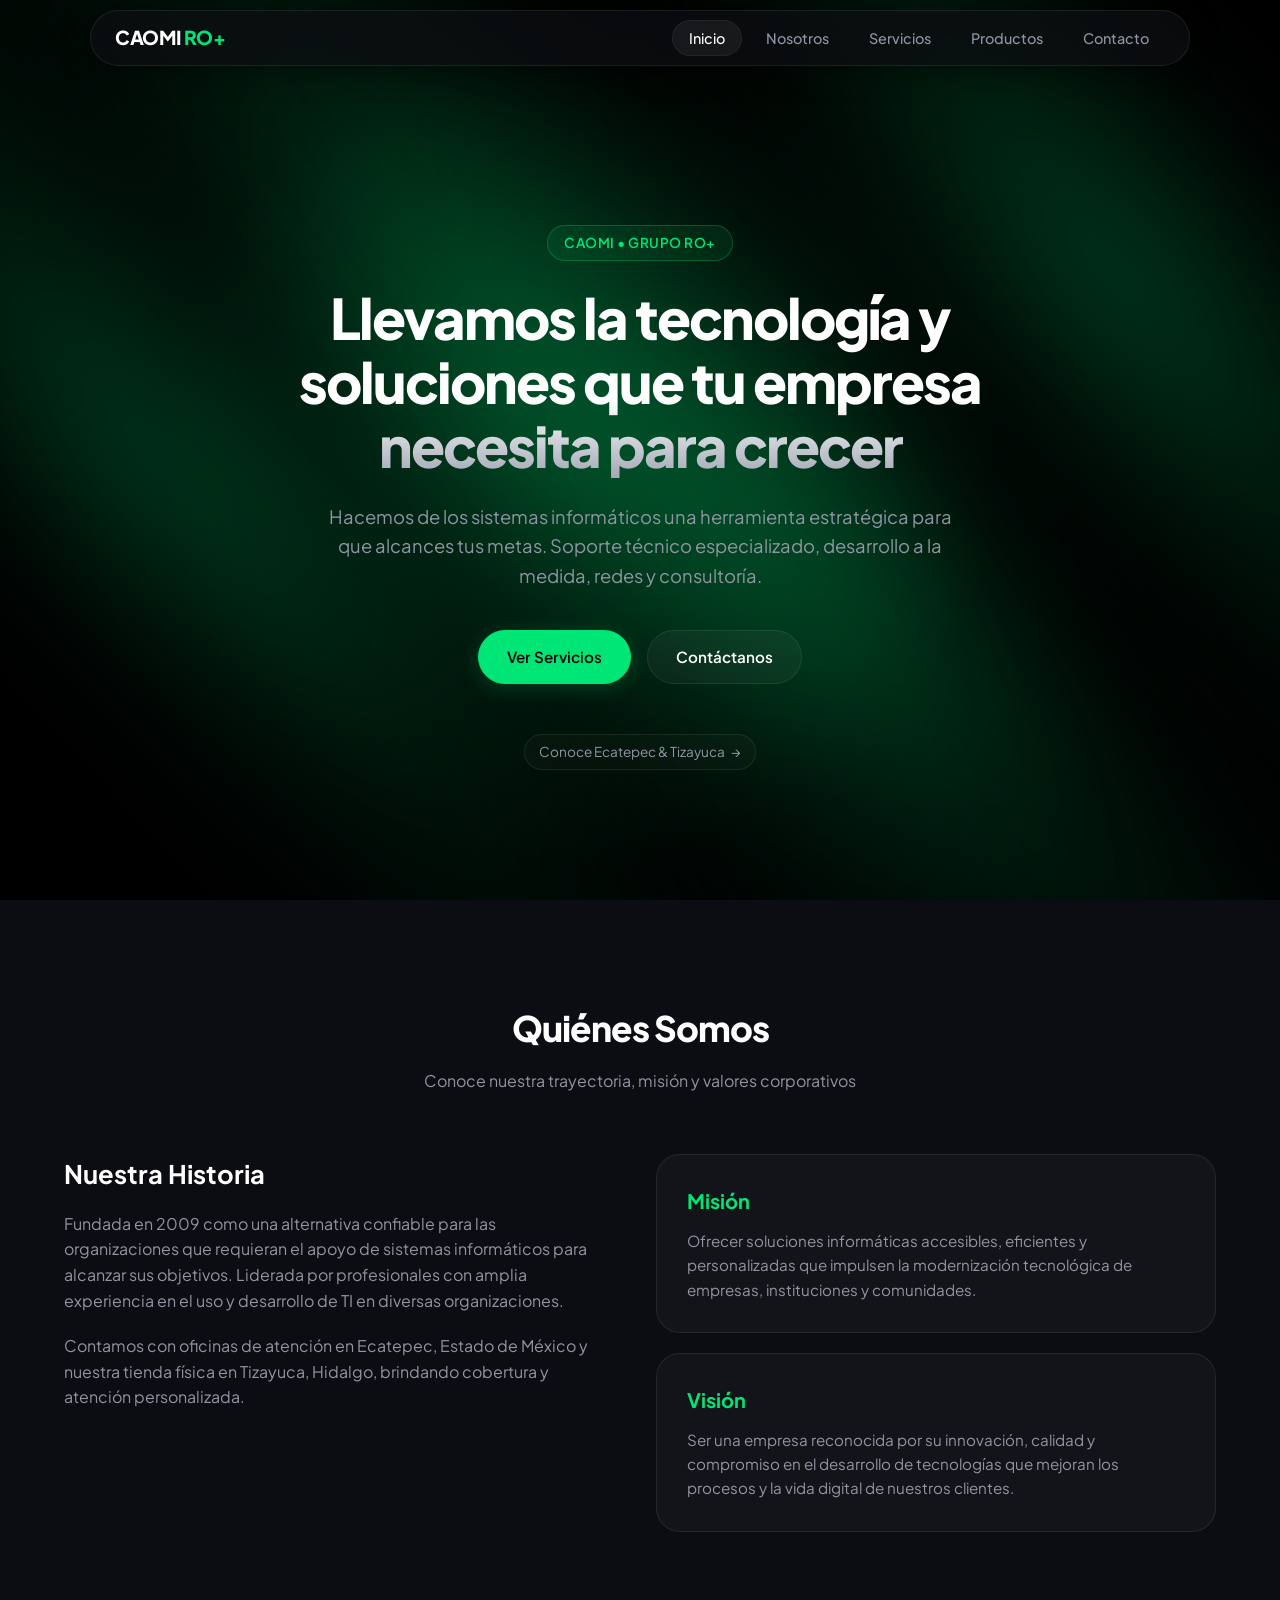
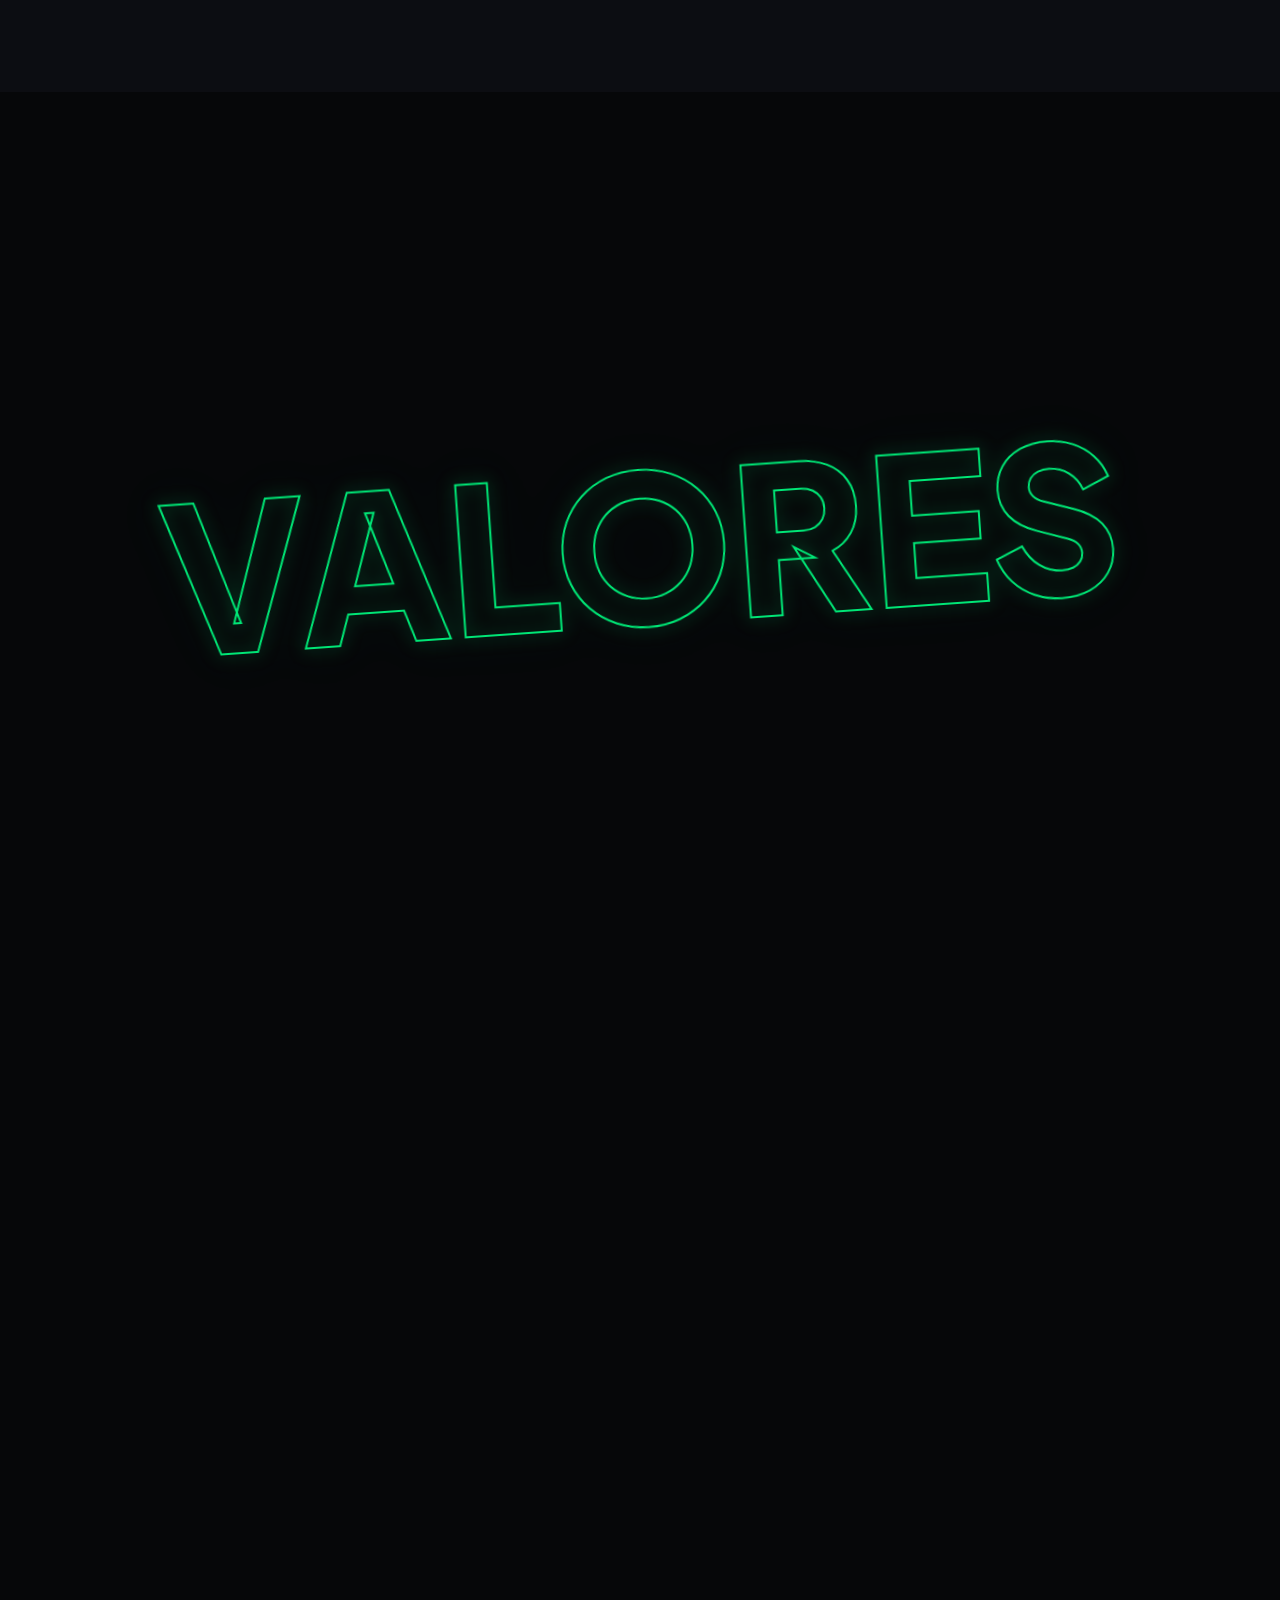
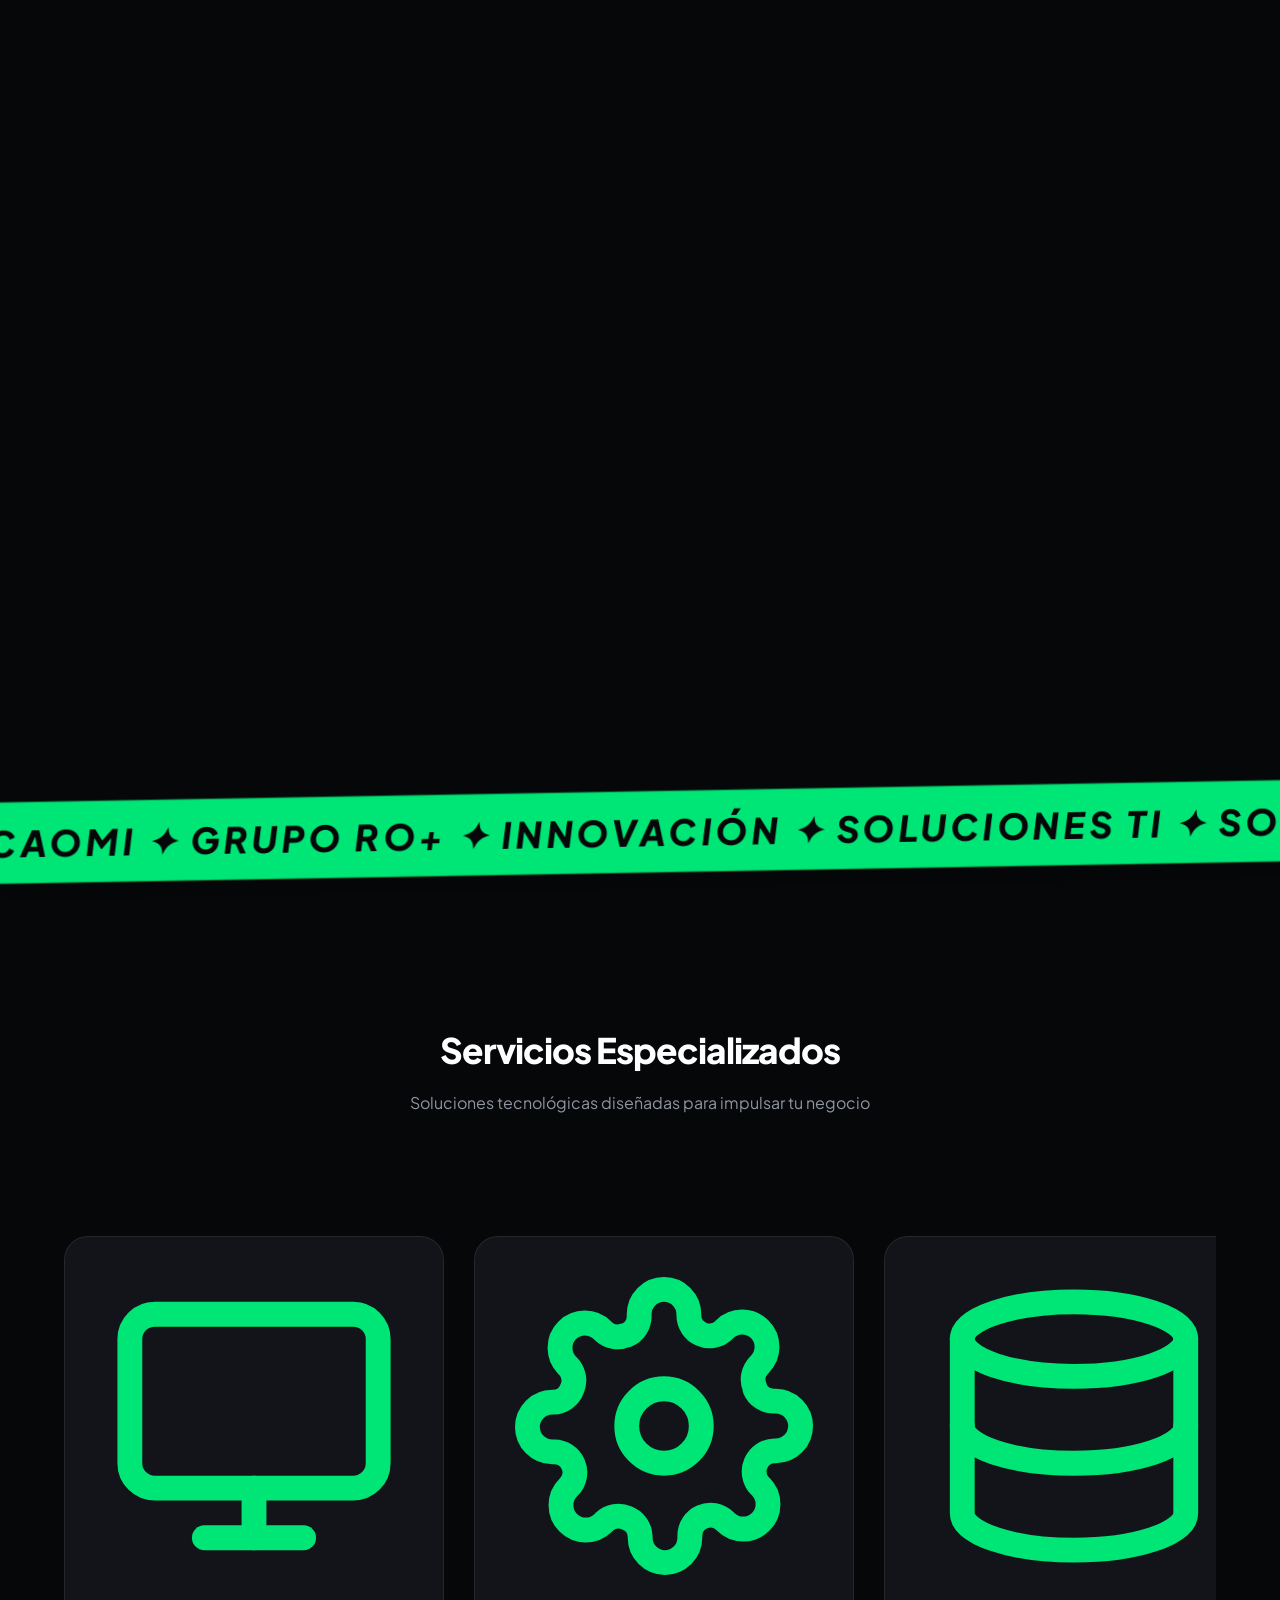
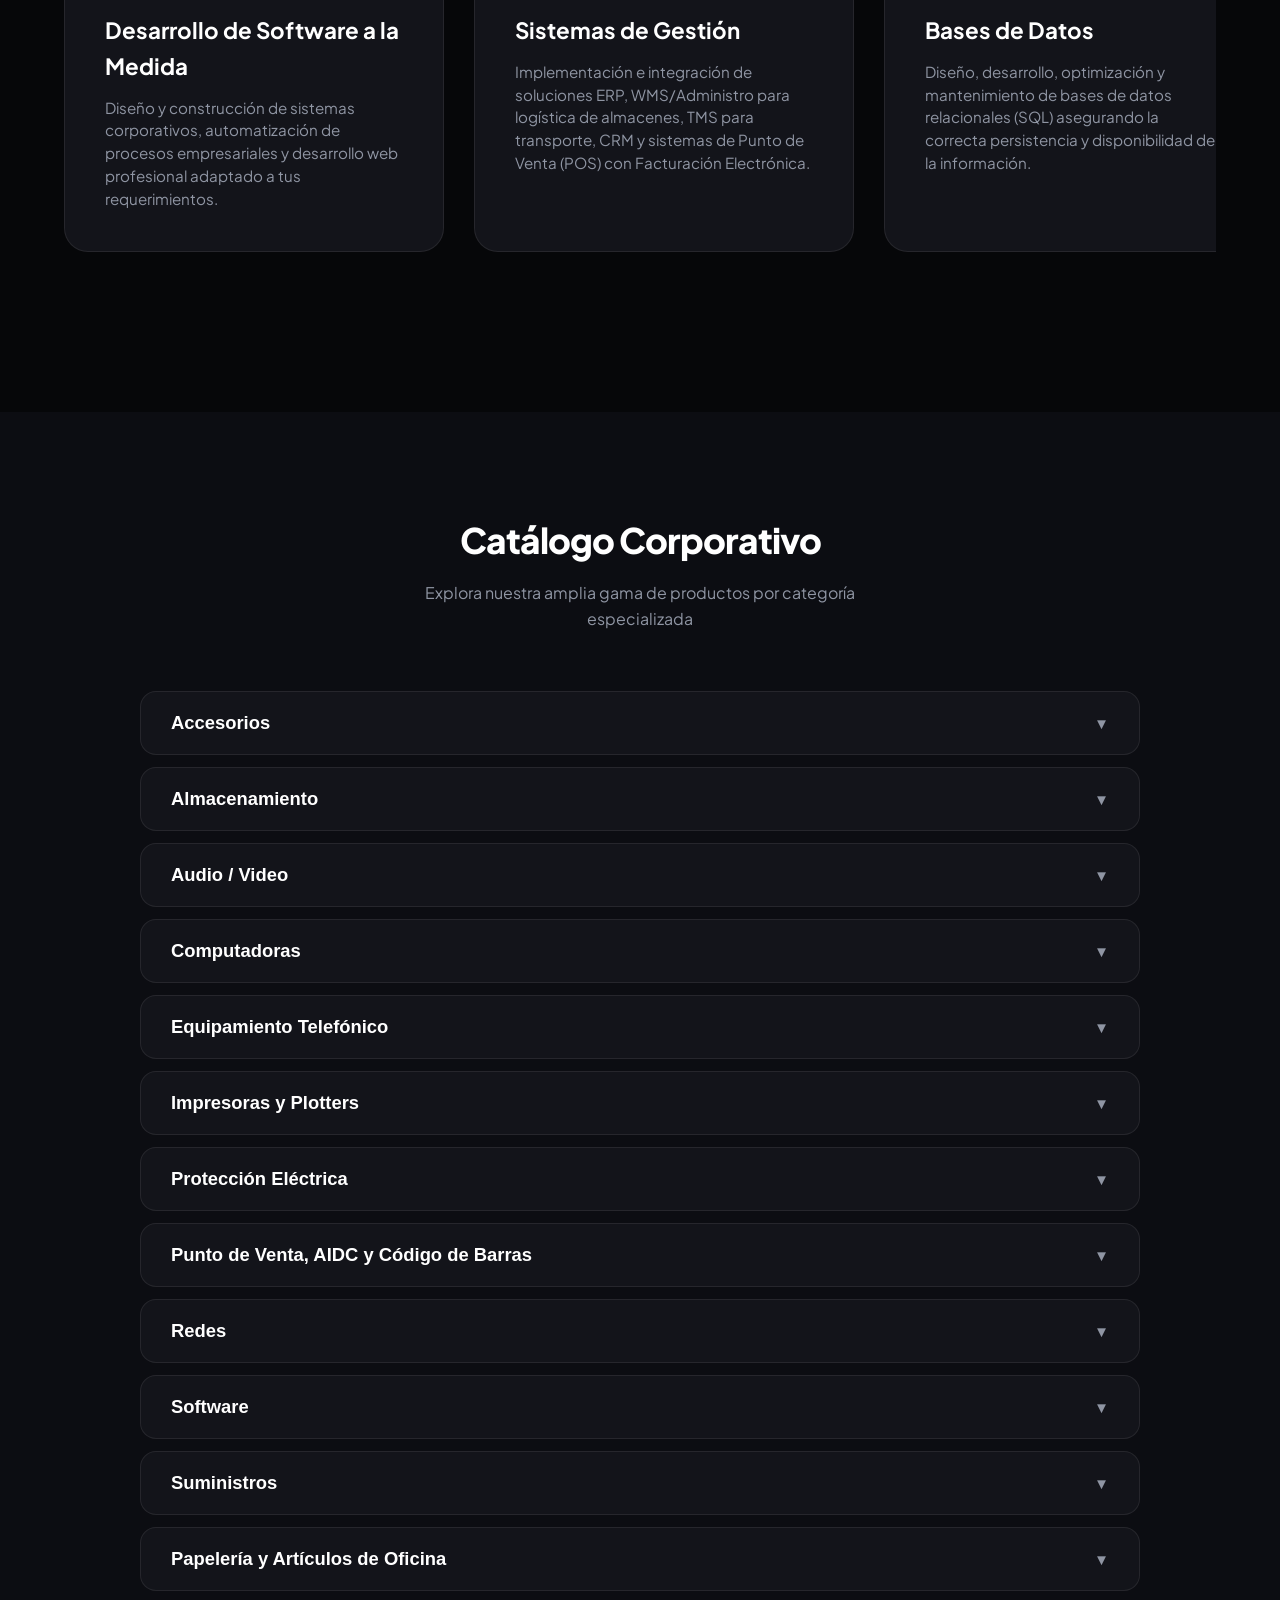
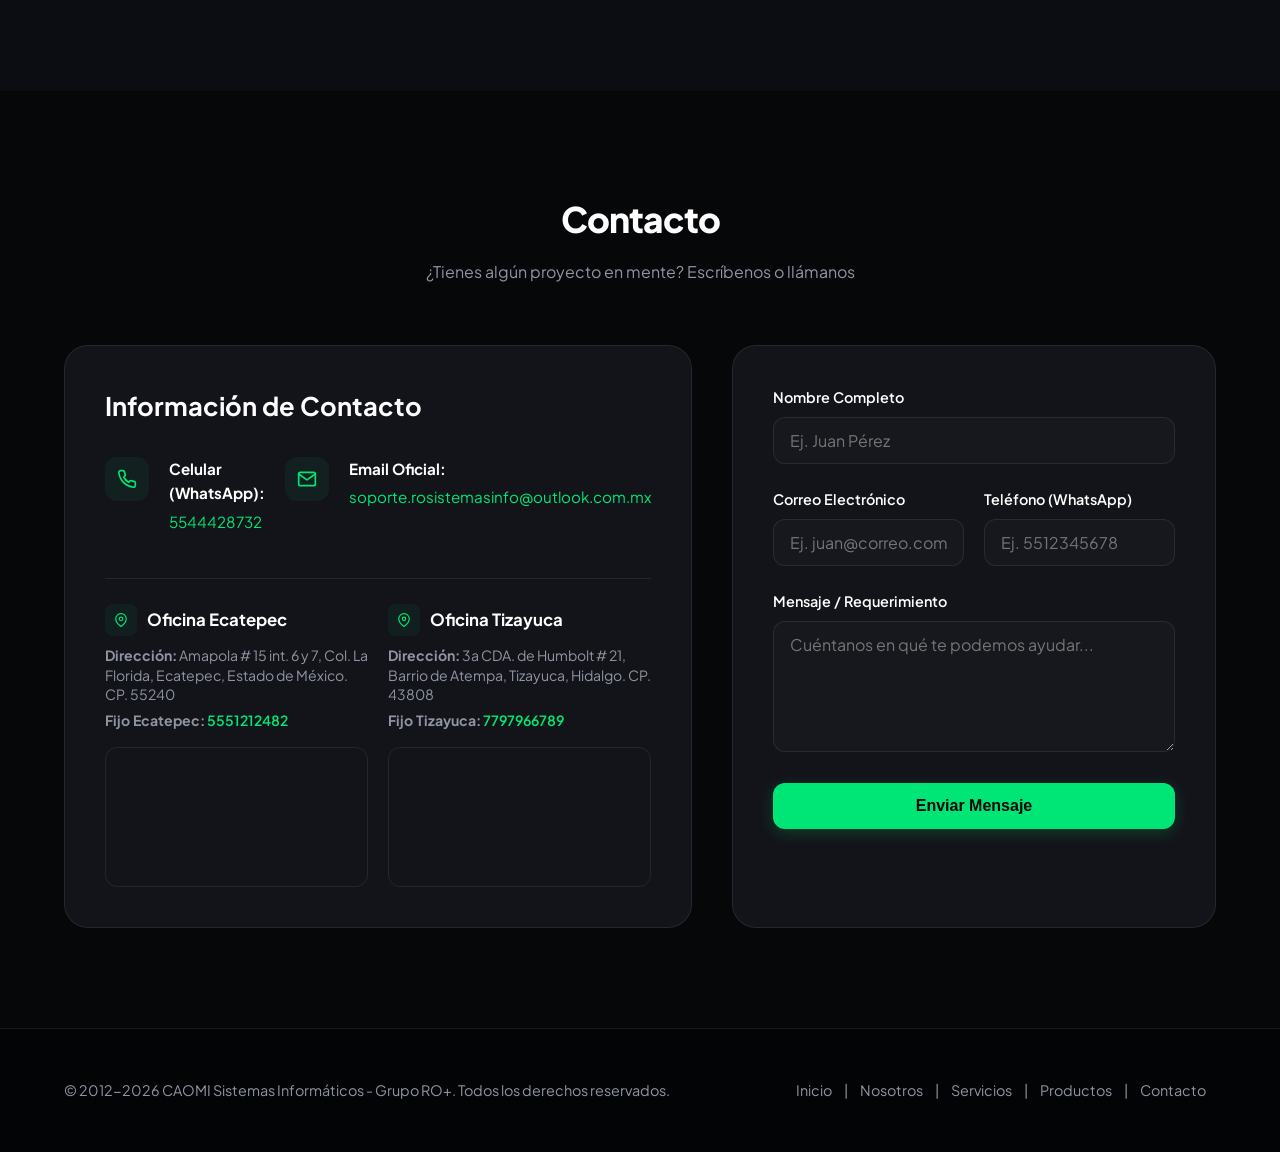
==== commit 37315edf: "Update contact details, add Tizayuca office maps, enable mobile scroll-driven Values, and improve mo" ====
--- a/index.html
+++ b/index.html
@@ -656,34 +656,69 @@
                 <div class="contact-layout">
                     <div class="contact-info-panel">
                         <h3>Información de Contacto</h3>
-                        <div class="info-item">
-                            <span class="info-icon">
-                                <svg viewBox="0 0 24 24" fill="none" stroke="currentColor" stroke-width="2" stroke-linecap="round" stroke-linejoin="round">
-                                    <path d="M21 10c0 7-9 13-9 13s-9-6-9-13a9 9 0 0 1 18 0z"></path>
-                                    <circle cx="12" cy="10" r="3"></circle>
-                                </svg>
-                            </span>
-                            <p><strong>Oficina Ecatepec:</strong> Amapola # 15 int. 6 y 7, Col. La Florida, Ecatepec, Estado de México. CP. 55240</p>
-                        </div>
-                        <div class="info-item">
-                            <span class="info-icon">
-                                <svg viewBox="0 0 24 24" fill="none" stroke="currentColor" stroke-width="2" stroke-linecap="round" stroke-linejoin="round">
-                                    <path d="M22 16.92v3a2 2 0 0 1-2.18 2 19.79 19.79 0 0 1-8.63-3.07 19.5 19.5 0 0 1-6-6 19.79 19.79 0 0 1-3.07-8.67A2 2 0 0 1 4.11 2h3a2 2 0 0 1 2 1.72 12.84 12.84 0 0 0 .7 2.81 2 2 0 0 1-.45 2.11L8.09 9.91a16 16 0 0 0 6 6l1.27-1.27a2 2 0 0 1 2.11-.45 12.84 12.84 0 0 0 2.81.7A2 2 0 0 1 22 16.92z"></path>
-                                </svg>
-                            </span>
-                            <p><strong>Teléfonos:</strong> 5526640485 | 5544428732</p>
-                        </div>
-                        <div class="info-item">
-                            <span class="info-icon">
-                                <svg viewBox="0 0 24 24" fill="none" stroke="currentColor" stroke-width="2" stroke-linecap="round" stroke-linejoin="round">
-                                    <path d="M4 4h16c1.1 0 2 .9 2 2v12c0 1.1-.9 2-2 2H4c-1.1 0-2-.9-2-2V6c0-1.1.9-2 2-2z"></path>
-                                    <polyline points="22,6 12,13 2,6"></polyline>
-                                </svg>
-                            </span>
-                            <p><strong>Email:</strong> <a href="mailto:soporte.rosistemasinfo@outlook.com.mx">soporte.rosistemasinfo@outlook.com.mx</a></p>
-                        </div>
-                        <div class="map-container">
-                            <iframe src="https://maps.google.com/maps?q=Amapola%2015%2C%20La%20Florida%2C%20Ecatepec%2C%20Estado%20de%20M%C3%A9xico&t=&z=16&ie=UTF8&iwloc=&output=embed" width="100%" height="220" style="border:0;" allowfullscreen="" loading="lazy" referrerpolicy="no-referrer-when-downgrade"></iframe>
+                        
+                        <!-- Contacto General (Celular y Email) -->
+                        <div class="contact-general-grid">
+                            <div class="info-item">
+                                <span class="info-icon">
+                                    <svg viewBox="0 0 24 24" fill="none" stroke="currentColor" stroke-width="2" stroke-linecap="round" stroke-linejoin="round">
+                                        <path d="M22 16.92v3a2 2 0 0 1-2.18 2 19.79 19.79 0 0 1-8.63-3.07 19.5 19.5 0 0 1-6-6 19.79 19.79 0 0 1-3.07-8.67A2 2 0 0 1 4.11 2h3a2 2 0 0 1 2 1.72 12.84 12.84 0 0 0 .7 2.81 2 2 0 0 1-.45 2.11L8.09 9.91a16 16 0 0 0 6 6l1.27-1.27a2 2 0 0 1 2.11-.45 12.84 12.84 0 0 0 2.81.7A2 2 0 0 1 22 16.92z"></path>
+                                    </svg>
+                                </span>
+                                <p><strong>Celular (WhatsApp):</strong> <a href="https://wa.me/525544428732" target="_blank">5544428732</a></p>
+                            </div>
+                            <div class="info-item">
+                                <span class="info-icon">
+                                    <svg viewBox="0 0 24 24" fill="none" stroke="currentColor" stroke-width="2" stroke-linecap="round" stroke-linejoin="round">
+                                        <path d="M4 4h16c1.1 0 2 .9 2 2v12c0 1.1-.9 2-2 2H4c-1.1 0-2-.9-2-2V6c0-1.1.9-2 2-2z"></path>
+                                        <polyline points="22,6 12,13 2,6"></polyline>
+                                    </svg>
+                                </span>
+                                <p><strong>Email Oficial:</strong> <a href="mailto:soporte.rosistemasinfo@outlook.com.mx">soporte.rosistemasinfo@outlook.com.mx</a></p>
+                            </div>
+                        </div>
+
+                        <!-- Sucursales (Dirección, Teléfono Fijo y Mapas) -->
+                        <div class="branches-grid">
+                            <!-- Oficina Ecatepec -->
+                            <div class="branch-card">
+                                <div class="branch-header">
+                                    <span class="info-icon">
+                                        <svg viewBox="0 0 24 24" fill="none" stroke="currentColor" stroke-width="2" stroke-linecap="round" stroke-linejoin="round">
+                                            <path d="M21 10c0 7-9 13-9 13s-9-6-9-13a9 9 0 0 1 18 0z"></path>
+                                            <circle cx="12" cy="10" r="3"></circle>
+                                        </svg>
+                                    </span>
+                                    <h4>Oficina Ecatepec</h4>
+                                </div>
+                                <div class="branch-details">
+                                    <p><strong>Dirección:</strong> Amapola # 15 int. 6 y 7, Col. La Florida, Ecatepec, Estado de México. CP. 55240</p>
+                                    <p><strong>Fijo Ecatepec:</strong> <a href="tel:5551212482">5551212482</a></p>
+                                </div>
+                                <div class="map-container">
+                                    <iframe src="https://maps.google.com/maps?q=Amapola%2015%2C%20La%20Florida%2C%20Ecatepec%2C%20Estado%20de%20M%C3%A9xico&t=&z=15&ie=UTF8&iwloc=&output=embed" width="100%" height="150" style="border:0;" allowfullscreen="" loading="lazy" referrerpolicy="no-referrer-when-downgrade"></iframe>
+                                </div>
+                            </div>
+
+                            <!-- Oficina Tizayuca -->
+                            <div class="branch-card">
+                                <div class="branch-header">
+                                    <span class="info-icon">
+                                        <svg viewBox="0 0 24 24" fill="none" stroke="currentColor" stroke-width="2" stroke-linecap="round" stroke-linejoin="round">
+                                            <path d="M21 10c0 7-9 13-9 13s-9-6-9-13a9 9 0 0 1 18 0z"></path>
+                                            <circle cx="12" cy="10" r="3"></circle>
+                                        </svg>
+                                    </span>
+                                    <h4>Oficina Tizayuca</h4>
+                                </div>
+                                <div class="branch-details">
+                                    <p><strong>Dirección:</strong> 3a CDA. de Humbolt # 21, Barrio de Atempa, Tizayuca, Hidalgo. CP. 43808</p>
+                                    <p><strong>Fijo Tizayuca:</strong> <a href="tel:7797966789">7797966789</a></p>
+                                </div>
+                                <div class="map-container">
+                                    <iframe src="https://maps.google.com/maps?q=3a%20CDA.%20de%20Humbolt%2021%2C%20Barrio%20de%20Atempa%2C%20Tizayuca%2C%20Hidalgo&t=&z=15&ie=UTF8&iwloc=&output=embed" width="100%" height="150" style="border:0;" allowfullscreen="" loading="lazy" referrerpolicy="no-referrer-when-downgrade"></iframe>
+                                </div>
+                            </div>
                         </div>
                     </div>
                     
@@ -694,13 +729,15 @@
                                 <label for="nombre">Nombre Completo</label>
                                 <input type="text" id="nombre" name="nombre" placeholder="Ej. Juan Pérez" required>
                             </div>
-                            <div class="form-group">
-                                <label for="email">Correo Electrónico</label>
-                                <input type="email" id="email" name="email" placeholder="Ej. juan@correo.com" required>
-                            </div>
-                            <div class="form-group">
-                                <label for="telefono">Teléfono (WhatsApp)</label>
-                                <input type="tel" id="telefono" name="telefono" placeholder="Ej. 5512345678">
+                            <div class="form-row">
+                                <div class="form-group">
+                                    <label for="email">Correo Electrónico</label>
+                                    <input type="email" id="email" name="email" placeholder="Ej. juan@correo.com" required>
+                                </div>
+                                <div class="form-group">
+                                    <label for="telefono">Teléfono (WhatsApp)</label>
+                                    <input type="tel" id="telefono" name="telefono" placeholder="Ej. 5512345678">
+                                </div>
                             </div>
                             <div class="form-group">
                                 <label for="mensaje">Mensaje / Requerimiento</label>
--- a/style.css
+++ b/style.css
@@ -732,33 +732,56 @@
 
 @media (max-width: 768px) {
     .valores-scroll-section {
-        height: auto; /* Desactivar scroll-driven en móviles para mejor usabilidad */
+        height: 250vh; /* Mantener scroll-driven activo en móvil */
     }
     
     .valores-scroll-section .sticky-viewport {
-        position: relative;
-        height: auto;
-        padding: 80px 20px;
+        position: sticky;
+        top: 0;
+        height: 100vh;
+        padding: 20px;
     }
     
     .valores-bg-text {
-        position: relative;
-        font-size: 4rem;
-        margin-bottom: 40px;
-        opacity: 0.1;
+        font-size: 20vw !important; /* Texto de fondo más grande para móviles */
+        opacity: 0.8;
     }
     
     .valores-cards-container {
-        opacity: 1 !important;
-        transform: none !important;
-        grid-template-columns: 1fr;
-        gap: 20px;
+        grid-template-columns: repeat(2, 1fr) !important;
+        gap: 12px !important;
+        padding: 15px !important;
+        max-width: 100% !important;
     }
     
     .valor-card-white {
         width: 100%;
-        height: 200px;
-        padding: 24px;
+        height: 110px !important; /* Altura compacta para móviles */
+        border-radius: 16px !important;
+    }
+    
+    .valor-card-front h3 {
+        font-size: 0.92rem !important;
+    }
+    
+    .valor-card-back {
+        padding: 12px 10px !important;
+    }
+    
+    .valor-card-back h3 {
+        font-size: 0.85rem !important;
+        margin-bottom: 4px !important;
+    }
+    
+    .valor-card-back p {
+        font-size: 0.72rem !important;
+        line-height: 1.25 !important;
+    }
+    
+    .valor-number {
+        top: 8px !important;
+        left: 12px !important;
+        font-size: 0.8rem !important;
     }
 }
 
@@ -1214,11 +1237,78 @@
     text-decoration: none;
 }
 
+.contact-general-grid {
+    display: grid;
+    grid-template-columns: 1fr 1fr;
+    gap: 20px;
+    margin-bottom: 25px;
+    border-bottom: 1px solid var(--border);
+    padding-bottom: 20px;
+}
+
+.branches-grid {
+    display: grid;
+    grid-template-columns: 1fr 1fr;
+    gap: 20px;
+}
+
+.branch-card {
+    display: flex;
+    flex-direction: column;
+    height: 100%;
+}
+
+.branch-header {
+    display: flex;
+    align-items: center;
+    gap: 10px;
+    margin-bottom: 10px;
+}
+
+.branch-header h4 {
+    font-size: 1.05rem;
+    font-weight: 700;
+    color: var(--text-main);
+}
+
+.branch-header .info-icon {
+    width: 32px;
+    height: 32px;
+    background-color: rgba(0, 230, 118, 0.06);
+    border-radius: 8px;
+}
+
+.branch-header .info-icon svg {
+    width: 14px;
+    height: 14px;
+}
+
+.branch-details {
+    flex-grow: 1;
+    margin-bottom: 10px;
+}
+
+.branch-details p {
+    font-size: 0.88rem;
+    color: var(--text-muted);
+    line-height: 1.4;
+    margin-bottom: 6px;
+}
+
+.branch-details a {
+    color: var(--accent);
+    text-decoration: none;
+    font-weight: 600;
+}
+
+.branch-details a:hover {
+    text-decoration: underline;
+}
+
 .map-container {
     width: 100%;
-    height: 220px;
-    margin-top: 20px;
-    border-radius: 16px;
+    height: 140px;
+    border-radius: 12px;
     overflow: hidden;
     border: 1px solid var(--border);
     transition: border-color 0.4s ease, box-shadow 0.4s ease;
@@ -1243,6 +1333,12 @@
     border-radius: 24px;
 }
 
+.form-row {
+    display: grid;
+    grid-template-columns: 1fr 1fr;
+    gap: 20px;
+}
+
 .form-group {
     margin-bottom: 24px;
 }
@@ -1263,7 +1359,7 @@
     border: 1px solid var(--border);
     border-radius: 12px;
     font-family: inherit;
-    font-size: 0.95rem;
+    font-size: 16px; /* 16px para prevenir auto-zoom táctil de iOS Safari */
     color: var(--text-main);
     transition: var(--transition);
 }
@@ -1418,6 +1514,23 @@
         gap: 12px;
     }
 
+    .contact-general-grid {
+        grid-template-columns: 1fr;
+        gap: 16px;
+        margin-bottom: 20px;
+        padding-bottom: 15px;
+    }
+
+    .branches-grid {
+        grid-template-columns: 1fr;
+        gap: 20px;
+    }
+
+    .form-row {
+        grid-template-columns: 1fr;
+        gap: 0;
+    }
+
     .footer-content {
         flex-direction: column;
         text-align: center;
